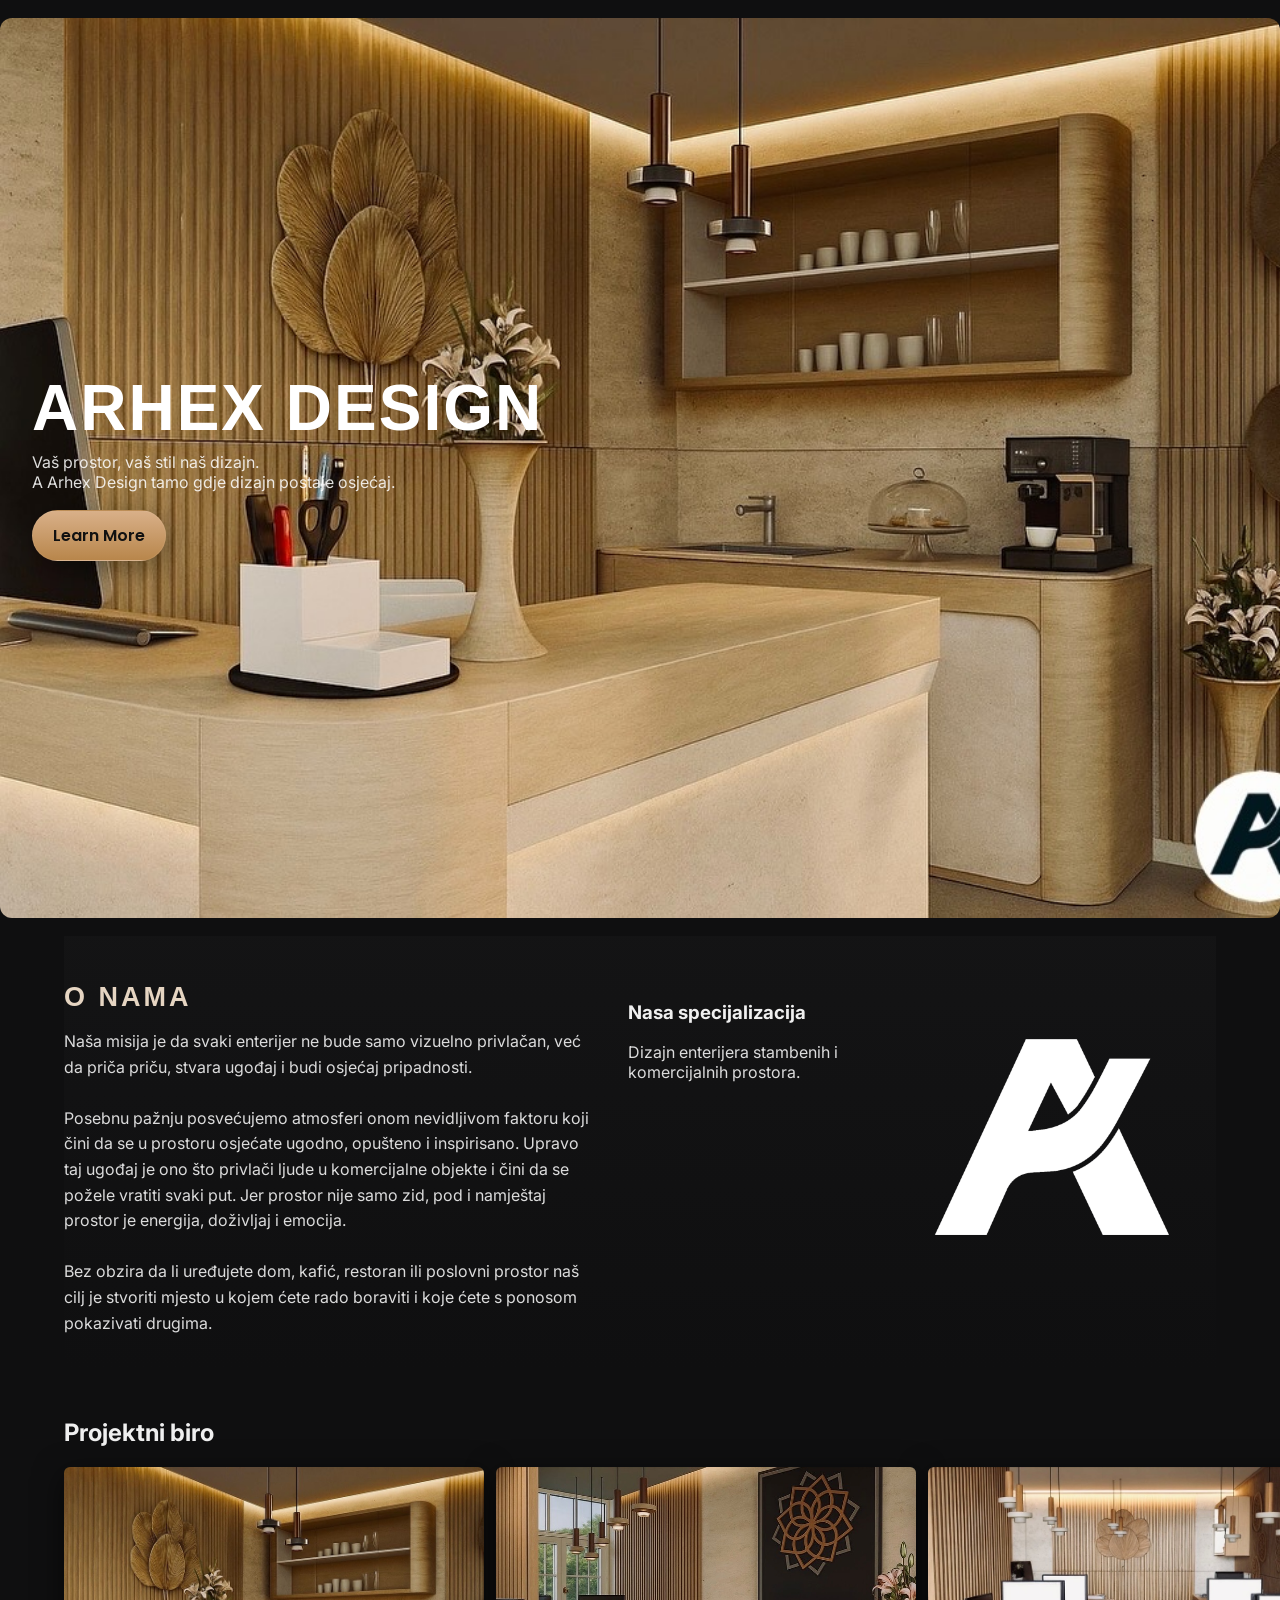
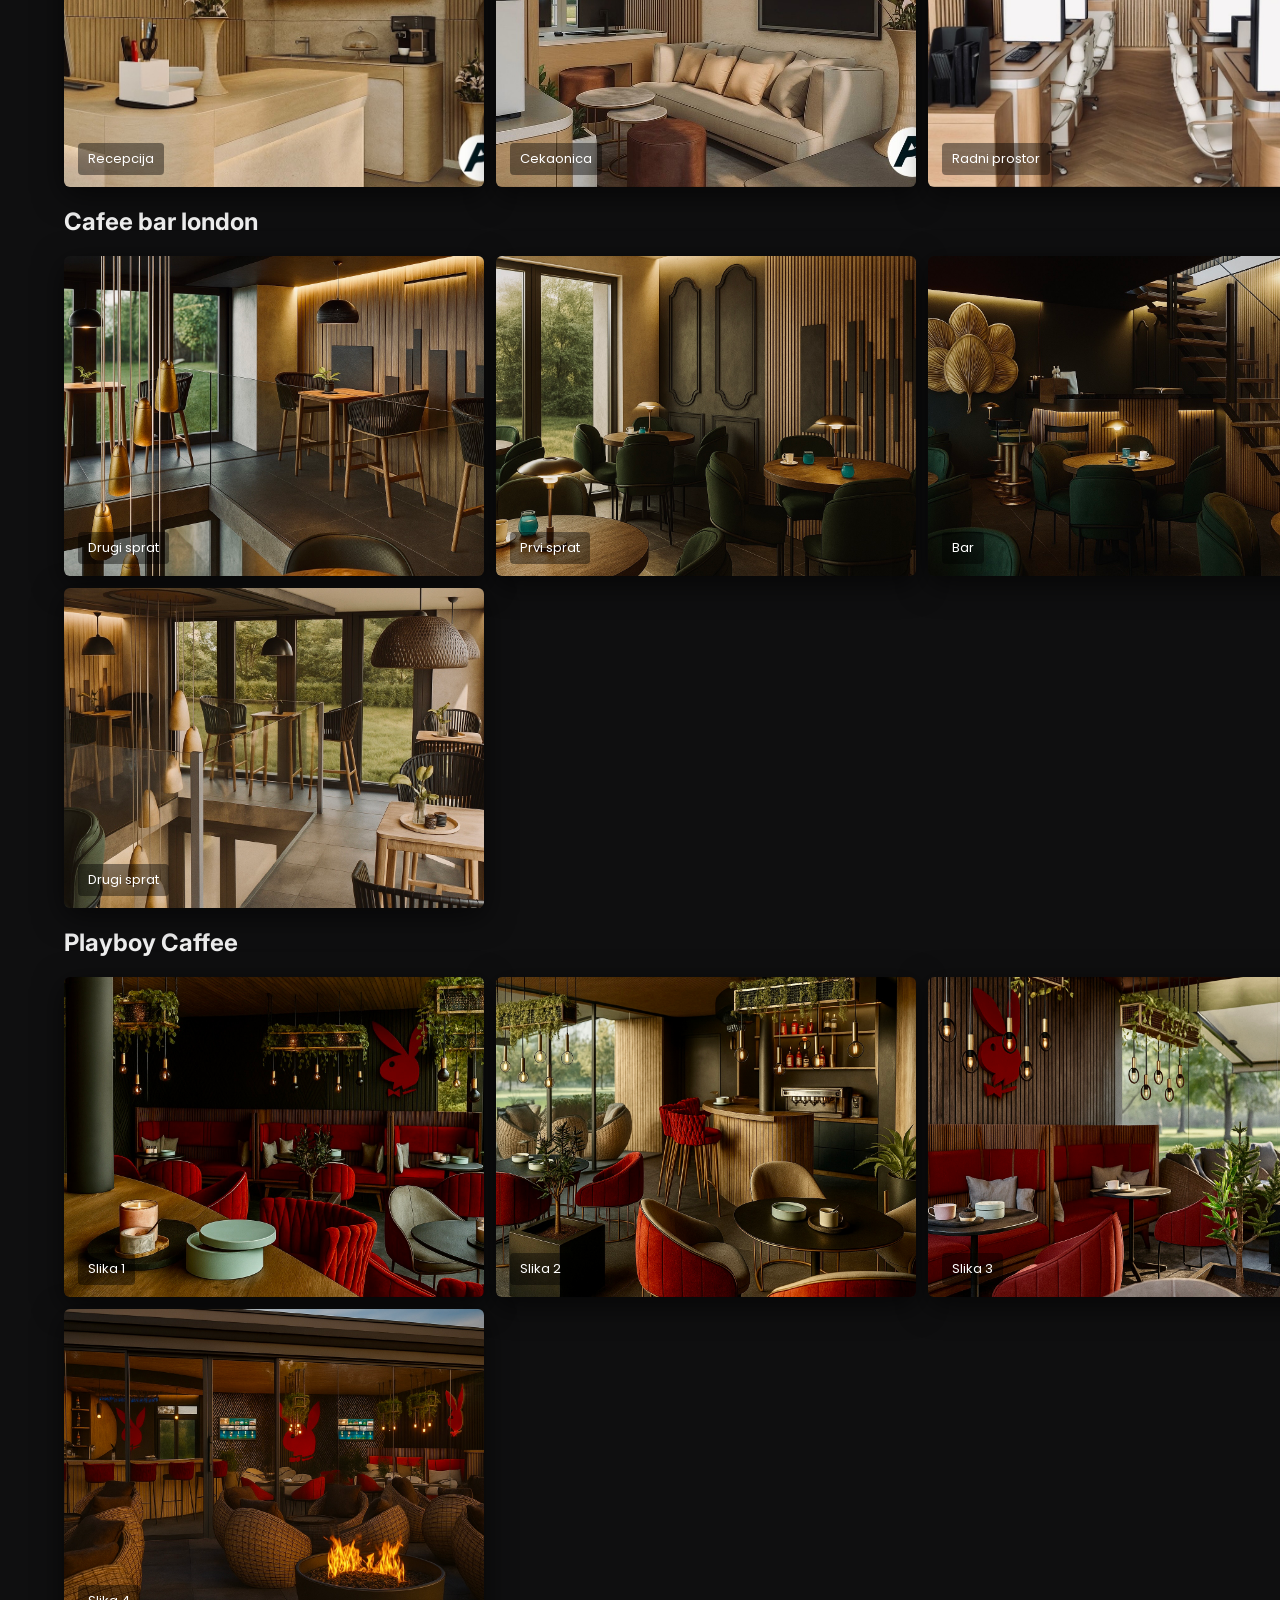
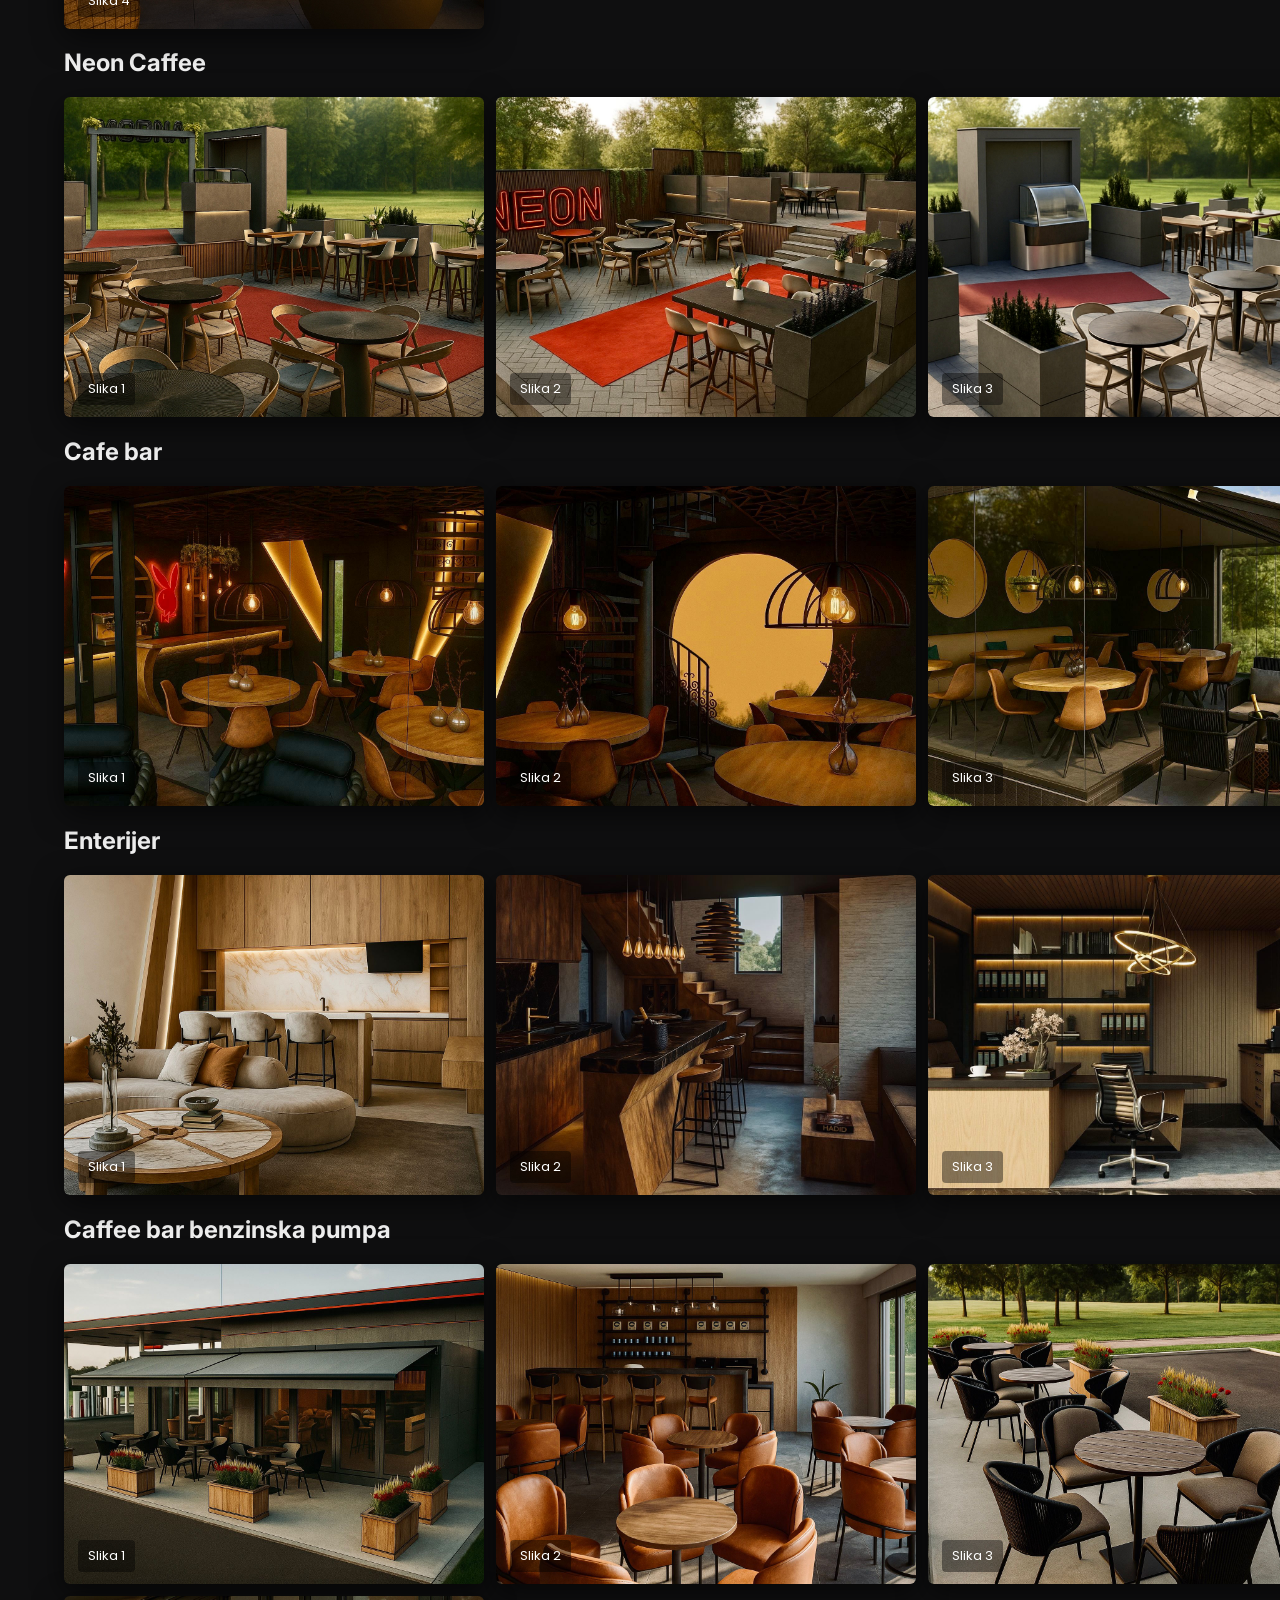
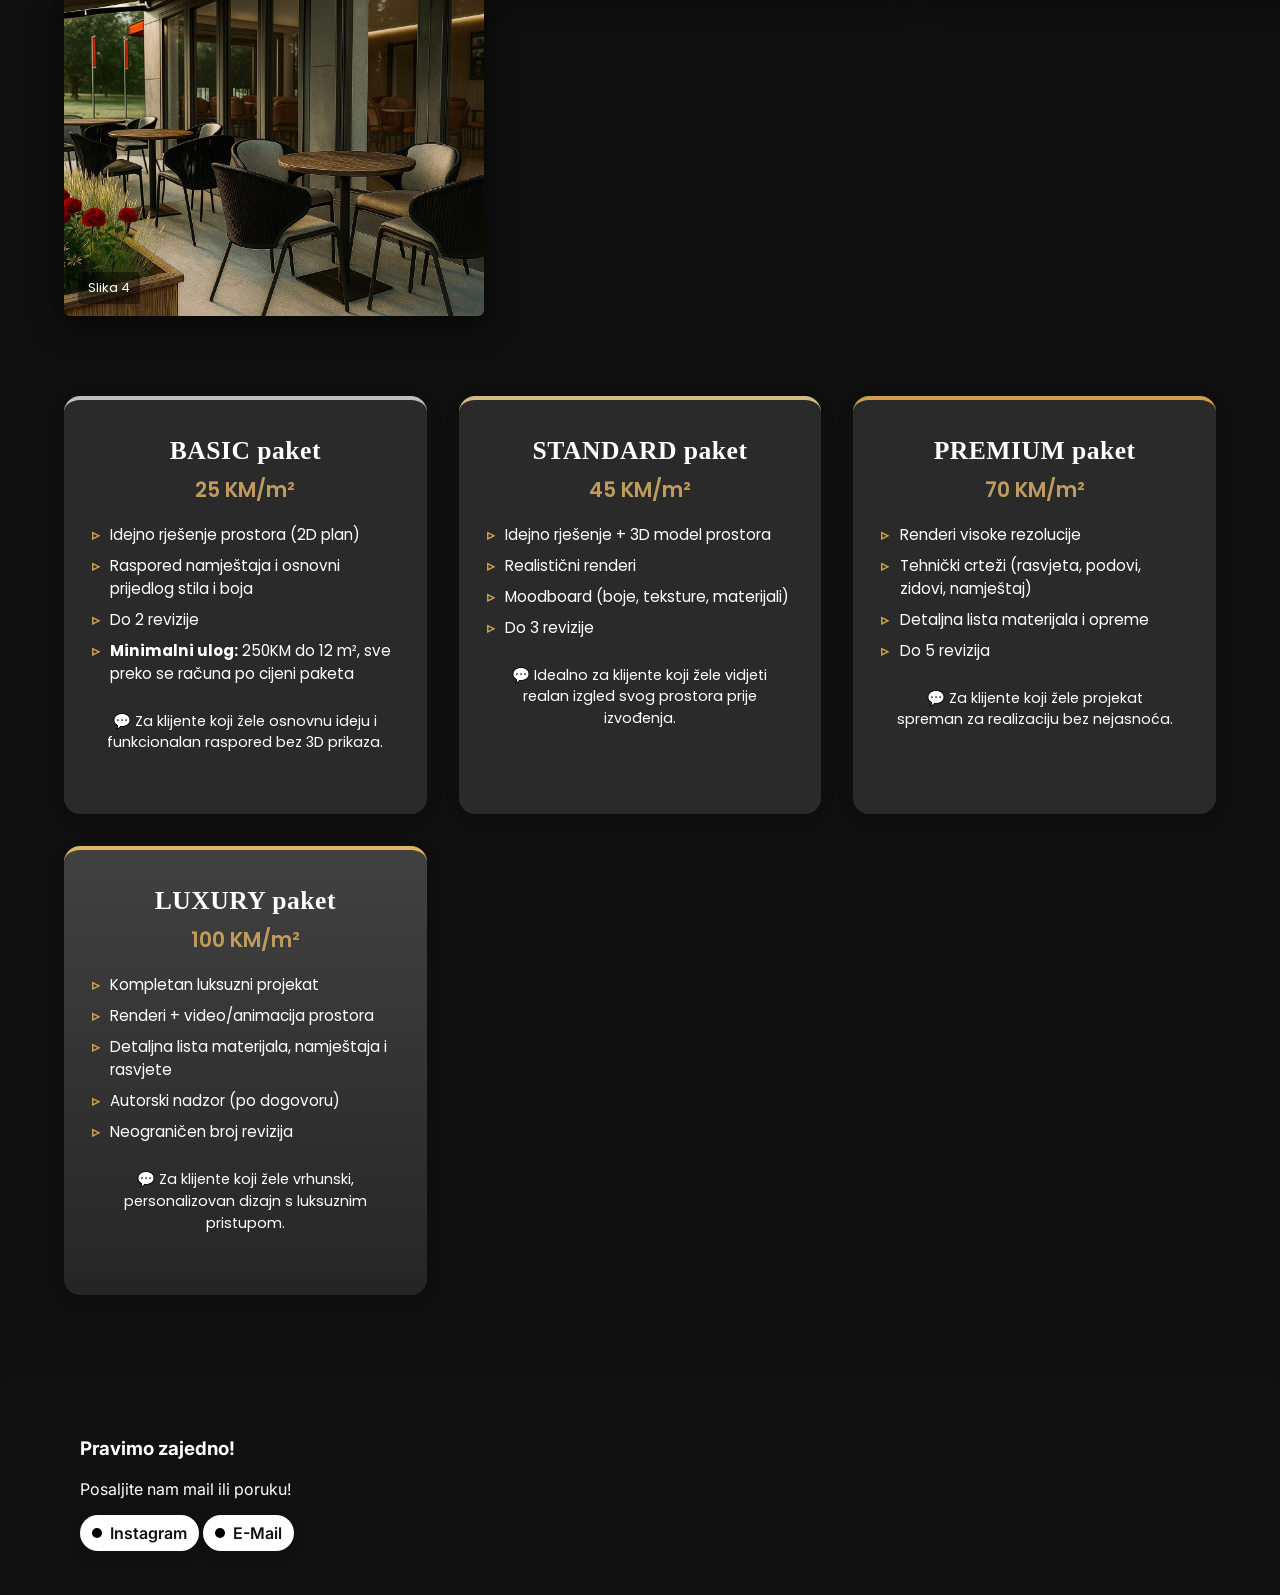
==== index.html @ 53b8b649 "Update and rename main.html to index.html" ====
<!doctype html>
<html lang="en">
<head>
  <meta charset="utf-8" />
  <meta name="viewport" content="width=device-width,initial-scale=1" />
  <title>ARHEX</title>

  <!-- Google Fonts -->
  <link href="https://fonts.googleapis.com/css2?
    family=Bebas+Neue&family=Poppins:wght@400;600;700&family=Inter:wght@300;400;600&display=swap"
    rel="stylesheet">

  <link rel="stylesheet" href="styles.css">
</head>
<body>

  <!-- HERO -->
  <header class="hero" role="banner">
    <div class="hero-image" style="background-image: url('path/to/hero-image.jpg');"></div>
    <div class="hero-inner container">
      <div class="hero-content">
        <h1 class="hero-title">ARHEX DESIGN</h1>
        <p class="hero-sub">Vaš prostor, vaš stil naš dizajn.<br>
A         Arhex Design tamo gdje dizajn postaje osjećaj.
        </p>
        <div class="hero-cta">
          <a class="btn btn-primary" id="learn-more">Learn More</a>
        </div>
      </div>
    </div>
  </header>

  <!-- ABOUT -->
  <section class="about container">
    <div class="about-grid">
      <div class="about-left">
        <h2 class="section-title small">O NAMA</h2>
        <p class="muted">Naša misija je da svaki enterijer ne bude samo vizuelno privlačan, već da priča priču, stvara ugođaj i budi osjećaj pripadnosti.<br>
        <br>
        Posebnu pažnju posvećujemo atmosferi onom nevidljivom faktoru koji čini da se u prostoru osjećate ugodno, opušteno i inspirisano.
        Upravo taj ugođaj je ono što privlači ljude u komercijalne objekte i čini da se požele vratiti svaki put.
        Jer prostor nije samo zid, pod i namještaj prostor je energija, doživljaj i emocija.<br>
        <br>
        Bez obzira da li uređujete dom, kafić, restoran ili poslovni prostor naš cilj je stvoriti mjesto u kojem ćete rado boraviti i koje ćete s ponosom pokazivati drugima.
        </p>
      </div>

      <div class="about-mid">
        <h3 class="feature-title">Nasa specijalizacija</h3>
        <ul class="specialization">
          <li>Dizajn enterijera stambenih i komercijalnih prostora.</li>
        </ul>
      </div>

      <div class="about-right">
        <div class="about-image-wrap">
          <img src="work/logo.png" alt="about image">
        </div>
      </div>
    </div>
  </section>

  <!-- PROJECTS preview row -->
  <section class="projects-preview">
    <div class="projects-container">


    </div>
  </section>


<section class="pricing-section" id="pricing">
  <div class="pricing-container">

    <div class="pricing-card basic">
      <h2 class="pricing-title">BASIC paket</h2>
      <p class="pricing-price">25 KM/m²</p>
      <ul class="pricing-list">
        <li>Idejno rješenje prostora (2D plan)</li>
        <li>Raspored namještaja i osnovni prijedlog stila i boja</li>
        <li>Do 2 revizije</li>
        <li><strong>Minimalni ulog:</strong> 250KM do 12 m², sve preko se računa po cijeni paketa</li>
      </ul>
      <p class="pricing-desc">💬 Za klijente koji žele osnovnu ideju i funkcionalan raspored bez 3D prikaza.</p>
    </div>

    <div class="pricing-card standard">
      <h2 class="pricing-title">STANDARD paket</h2>
      <p class="pricing-price">45 KM/m²</p>
      <ul class="pricing-list">
        <li>Idejno rješenje + 3D model prostora</li>
        <li>Realistični renderi</li>
        <li>Moodboard (boje, teksture, materijali)</li>
        <li>Do 3 revizije</li>
      </ul>
      <p class="pricing-desc">💬 Idealno za klijente koji žele vidjeti realan izgled svog prostora prije izvođenja.</p>
    </div>

    <div class="pricing-card premium">
      <h2 class="pricing-title">PREMIUM paket</h2>
      <p class="pricing-price">70 KM/m²</p>
      <ul class="pricing-list">
        <li>Renderi visoke rezolucije</li>
        <li>Tehnički crteži (rasvjeta, podovi, zidovi, namještaj)</li>
        <li>Detaljna lista materijala i opreme</li>
        <li>Do 5 revizija</li>
      </ul>
      <p class="pricing-desc">💬 Za klijente koji žele projekat spreman za realizaciju bez nejasnoća.</p>
    </div>

    <div class="pricing-card luxury">
      <h2 class="pricing-title">LUXURY paket</h2>
      <p class="pricing-price">100 KM/m²</p>
      <ul class="pricing-list">
        <li>Kompletan luksuzni projekat</li>
        <li>Renderi + video/animacija prostora</li>
        <li>Detaljna lista materijala, namještaja i rasvjete</li>
        <li>Autorski nadzor (po dogovoru)</li>
        <li>Neograničen broj revizija</li>
      </ul>
      <p class="pricing-desc">💬 Za klijente koji žele vrhunski, personalizovan dizajn s luksuznim pristupom.</p>
    </div>

  </div>
</section>


  

  <!-- Footer CTA -->
  <footer id="contact" class="footer">
    <div class="container footer-inner">
      <div class="footer-left">
        <h3>Pravimo zajedno!</h3>
        <p class="muted">Posaljite nam mail ili poruku!</p>

        <div class="about-socials">
          <a class="social-pill" href="https://www.instagram.com/arhex_design?igsh=MWY5aG54cDFkeXpsZw==" target="_blank"><span class="dot"></span> Instagram </a>
          <a class="social-pill" href="https://mail.google.com/mail/?view=cm&fs=1&to=arhex.design@gmail.com" target="_blank"><span class="dot"></span> E-Mail </a>
        </div>
      </div>
    </div>
  </footer>
  <script src="back.js"></script>
</body>
</html>
---- styles.css ----
/* Reset + base */
* { box-sizing: border-box; }
html,body { height:100%; margin:0; background:#0f0f10; color:#efefef; font-family: 'Inter', system-ui, sans-serif; -webkit-font-smoothing:antialiased; }
.container { width: 90%; margin: 0 auto; }
.projects-container { width: 90%; margin: 0 auto; }

/* Left vertical bar */
.left-bar {
  position: fixed;
  left: 18px;
  top: 40px;
  width: 72px;
  z-index: 60;
  color:#e6e6e6;
}
.left-bar-inner { display:flex; flex-direction:column; align-items:center; gap:18px; }
.index-num { font-family:'Bebas Neue', sans-serif; font-size:30px; opacity:0.9; color:#d9b089; }
.left-nav { display:flex; flex-direction:column; gap:8px; }
.mini-btn { background:transparent; color:inherit; border:1px solid rgba(255,255,255,0.04); padding:6px 8px; border-radius:6px; cursor:pointer; font-size:12px; }

/* HERO */
.hero { position: relative; border-radius: 12px; overflow:hidden; margin: 18px 0; min-height: 60vh; display:block; }
.hero-image { position:absolute; inset:0; background-size:cover; background-position:center; filter: saturate(0.98) contrast(1.02) brightness(0.96); transform: scale(1.02);}
.hero-inner { background-image: url(work/office1.jpeg); background-repeat: no-repeat; background-size: cover; position:relative; z-index:2; display:flex; align-items:center; min-height:100vh; width: 100%; }
.hero-content { padding: 6rem 2rem; max-width:820px; }
.hero-title { font-family:'Bebas Neue', sans-serif; color:#fff; font-size: clamp(28px, 5.8vw, 64px); letter-spacing:2px; margin:0 0 12px 0; line-height:1; text-transform:uppercase; }
.hero-sub { color: rgba(255,255,255,0.86); max-width:640px; font-size:1rem; margin:0 0 18px 0; }
.hero-cta .btn { display:inline-block; }

/* overlay for readability */
.hero::before {
  content:""; position:absolute; inset:0; background: linear-gradient(180deg, rgba(0,0,0,0.48) 0%, rgba(0,0,0,0.30) 50%, rgba(0,0,0,0.6) 100%); z-index:1;
}

/* Buttons */
.btn { display:inline-block; text-decoration:none; padding:12px 20px; border-radius:28px; font-family:'Poppins',sans-serif; font-weight:600; }
.btn-primary { background: linear-gradient(180deg,#d9b089,#b8864b); color:#111; box-shadow: 0 8px 30px rgba(0,0,0,0.4); border: 1px solid rgba(255,255,255,0.06); cursor: pointer;}
.btn-secondary { background: transparent; border: 2px solid rgba(255,255,255,0.06); color:#fff; }

/* ABOUT */
.about { padding: 46px 0; background: linear-gradient(180deg, rgba(255,255,255,0.02) 0%, rgba(0,0,0,0.02) 100%); }
.about-grid { display:grid; grid-template-columns: 1fr 240px 320px; gap:28px; align-items:top; }
.section-title.small { font-family:'Bebas Neue', sans-serif; color:#e6d5c2; text-transform:uppercase; letter-spacing:3px; font-size:3vh; margin:0 0 12px 0; }
.about-left .muted { color:rgba(255,255,255,0.85); line-height:1.6; }


/* special list */
.specialization { list-style:none; padding:0; margin:0; color:rgba(255,255,255,0.85); }
.about-image-wrap img { width:100%; height:auto; display:block; border-radius:8px;  background-color: none;}

/* Projects preview strip */
.projects-preview { padding:0; margin-top:8px;}
.projects-row {
  display: grid;
  grid-template-columns: repeat(4, 1fr);
  gap: 12px;
  margin-top: 18px;
  width: 100%;
}
.project-card { position:relative; overflow:hidden; border-radius:6px; background:#111; box-shadow: 0 8px 30px rgba(0,0,0,0.6); width: 420px;}
.project-card img { width:100%; height:320px; object-fit:cover; display:block; transform-origin:center; transition: transform .4s ease; }
.project-card:hover img { transform: scale(1.04); }
.project-card .card-title { position:absolute; left:14px; bottom:12px; color:#fff; font-family:'Poppins',sans-serif; background: rgba(0,0,0,0.42); padding:6px 10px; border-radius:4px; font-size:13px; }

/* Pricing

/* Pricing Section */
.pricing-section {
  width: 100%;
  background: #fafafa;
  padding: 80px 5%;
  text-align: center;
}

.pricing-container {
  display: grid;
  grid-template-columns: repeat(auto-fit, minmax(280px, 1fr));
  gap: 32px;
  max-width: 1400px;
  margin: 0 auto;
}

.pricing-card {
  background: #2a2a2a;
  border-radius: 16px;
  padding: 36px 28px;
  box-shadow: 0 4px 20px rgba(0,0,0,0.06);
  transition: transform .3s ease, box-shadow .3s ease;
  border-top: 4px solid transparent;
}

.pricing-card:hover {
  transform: translateY(-6px);
  box-shadow: 0 8px 28px rgba(0,0,0,0.12);
}

/* Accent colors per tier */
.basic { border-top-color: #bfbfbf; }
.standard { border-top-color: #d4b887; }
.premium { border-top-color: #d19f4b; }
.luxury { border-top-color: #e0b461; background: linear-gradient(180deg,#414141, #252525); }

.pricing-section {background-color: #0f0f10;}

.pricing-title {
  font-family: "Playfair Display", serif;
  font-size: 1.6rem;
  letter-spacing: .5px;
  margin: 0;
  color: #ffffff;
}

.pricing-price {
  font-family: "Poppins", sans-serif;
  font-size: 1.3rem;
  color: #c19b5c;
  margin: 8px 0 18px 0;
  font-weight: 600;
}

.pricing-list {
  text-align: left;
  margin: 0 auto 16px;
  padding: 0;
  list-style: none;
}

.pricing-list li {
  font-family: "Poppins", sans-serif;
  font-size: .95rem;
  color: #ffffff;
  margin: 8px 0;
  padding-left: 1.2em;
  position: relative;
}

.pricing-list li::before {
  content: "▹";
  position: absolute;
  left: 0;
  color: #d1a44c;
  font-weight: bold;
}

.pricing-desc {
  font-family: "Poppins", sans-serif;
  font-size: .9rem;
  color: #ffffff;
  line-height: 1.5;
  background: none;
  border-radius: 8px;
  padding: 10px 14px;
  margin-top: 14px;
}

@media (max-width: 700px) {
  .pricing-card {
    padding: 28px 20px;
  }
  .pricing-price {
    font-size: 1.1rem;
  }
  .pricing-title {
    font-size: 1.4rem;
  }
}


/* Big numeric callout */
.big-callout { padding: 40px 0; background: transparent; }
.callout-inner { display:flex; align-items:center; gap:28px; justify-content:center; padding: 24px 0; }
.big-number { font-family:'Bebas Neue',sans-serif; font-size: clamp(72px, 22vw, 220px); color:#d9b089; line-height:0.85; -webkit-text-fill-color: transparent; background-image: url('path/to/texture.jpg'); background-size: cover; background-position:center; }
.callout-text { color:rgba(255,255,255,0.8); text-align:center; }

/* Clients */
.clients { background: rgba(0,0,0,0.02); padding: 40px 0 80px; }
.clients-grid { display:grid; grid-template-columns: repeat(6, 1fr); gap:18px; align-items:center; justify-items:center; }
.client-logo img { width:72px; height:72px; object-fit:contain; opacity:0.9; filter: grayscale(0.08) brightness(0.98); border-radius:6px; }

/* ---------- FOOTER ---------- */
.footer{ background:#111; color:#fff; padding:28px 0; border-radius:12px; margin-bottom:36px; }
.footer-inner{ display:flex; justify-content:space-between; align-items:center; gap:18px; padding:16px; }

.social-pill{ display:inline-flex; gap:8px; align-items:center; padding:8px 12px; background:#fff; border-radius:999px; text-decoration:none; color:#111; box-shadow: 0 6px 18px rgba(0,0,0,0.06); font-weight:600; }
.social-pill .dot{ width:10px; height:10px; background: black; border-radius:50%; display:inline-block; }


/* Responsive */
@media (max-width: 1100px) {
  .about-grid { grid-template-columns: 1fr 1fr; }
  .projects-row { grid-template-columns: repeat(2, 1fr); }
  .clients-grid { grid-template-columns: repeat(4, 1fr); }
  .hero-inner { min-height:56vh; }
}
@media (max-width: 720px) {
  .left-bar { display:none; }
  .hero { border-radius:0; min-height:50vh; }
  .hero-content { padding: 2.4rem 1rem; text-align:center; }
  .about-grid { grid-template-columns: 1fr; gap:18px; }
  .projects-row { grid-template-columns: 1fr; }
  .big-number { font-size: clamp(48px, 40vw, 120px); }
  .clients-grid { grid-template-columns: repeat(3, 1fr); }
}

/* laptop */
@media (max-width: 1500px) {
  .projects-row {
    grid-template-columns: repeat(3, 1fr);
  }
}

/* tablet */
@media (max-width: 900px) {
  .projects-row {
    grid-template-columns: repeat(2, 1fr);
  }
}

/* phone */
@media (max-width: 600px) {
  .projects-row {
    grid-template-columns: 1fr;
  }
}
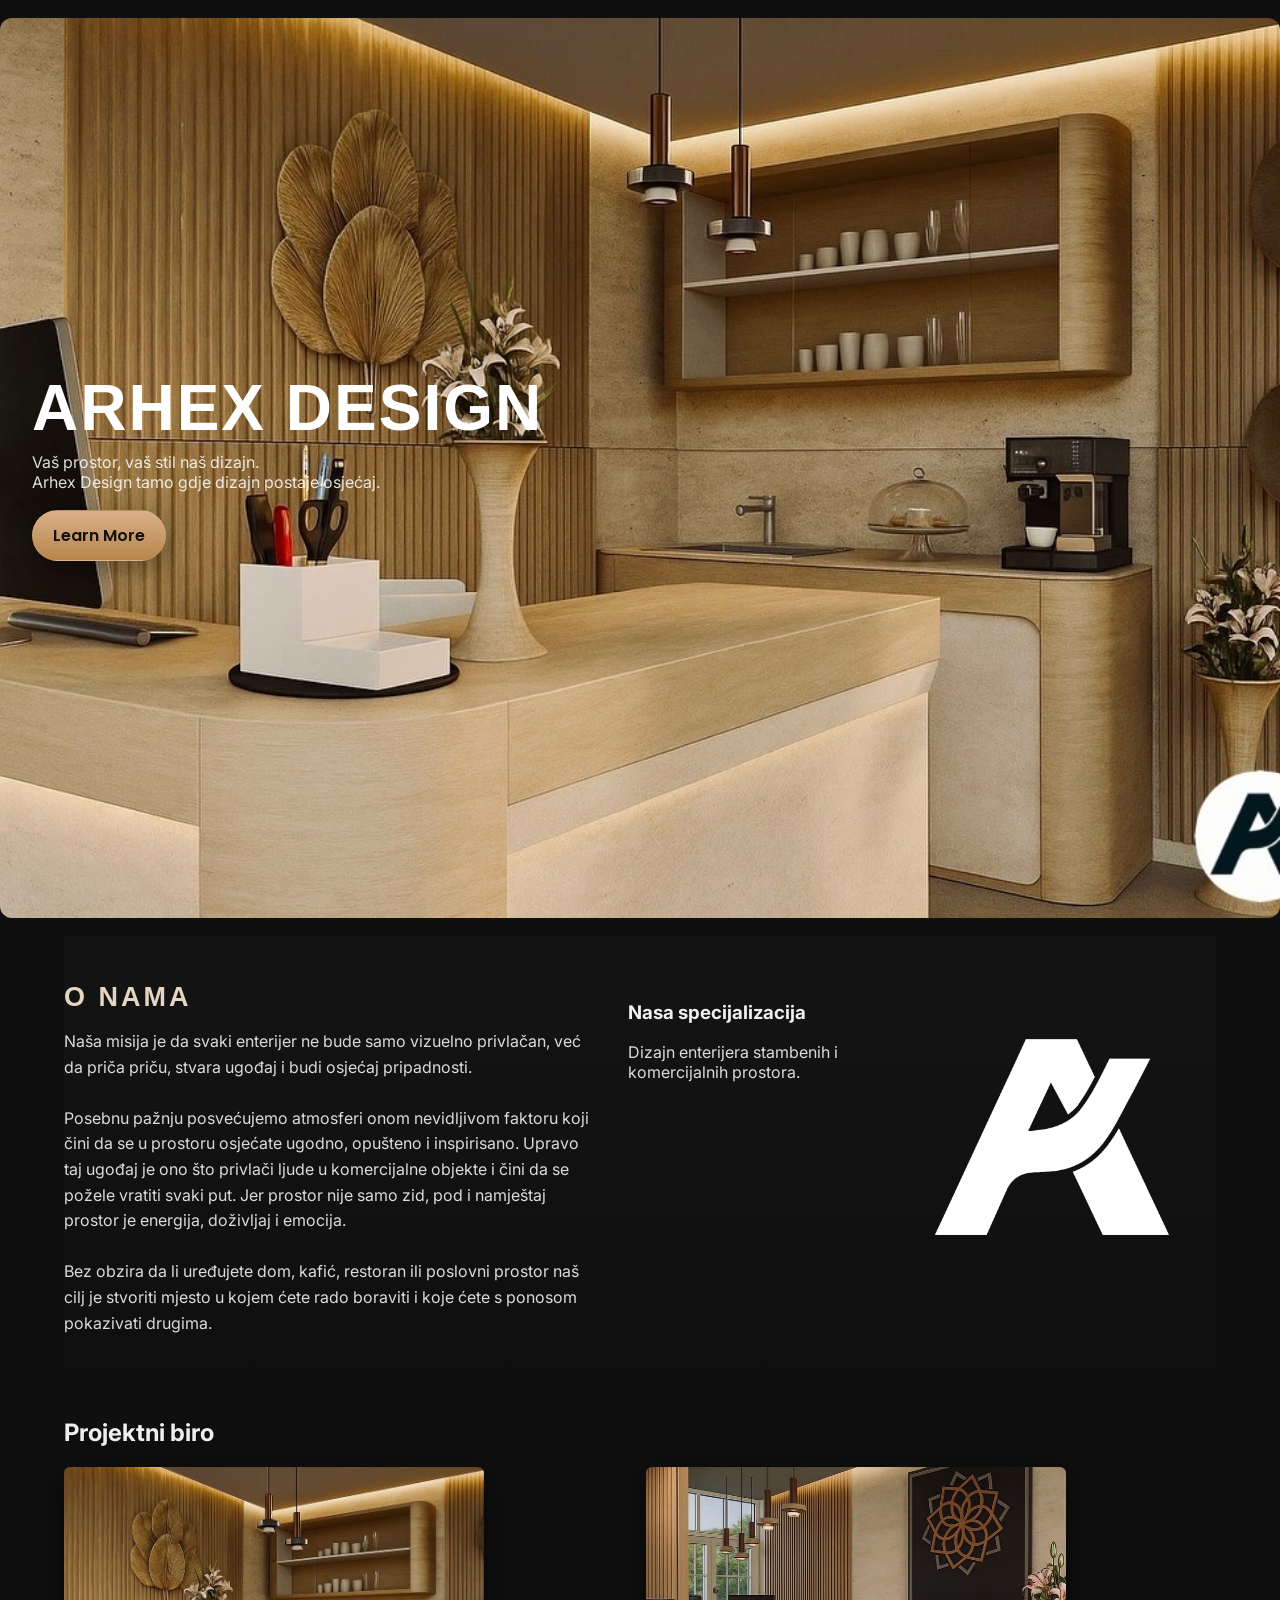
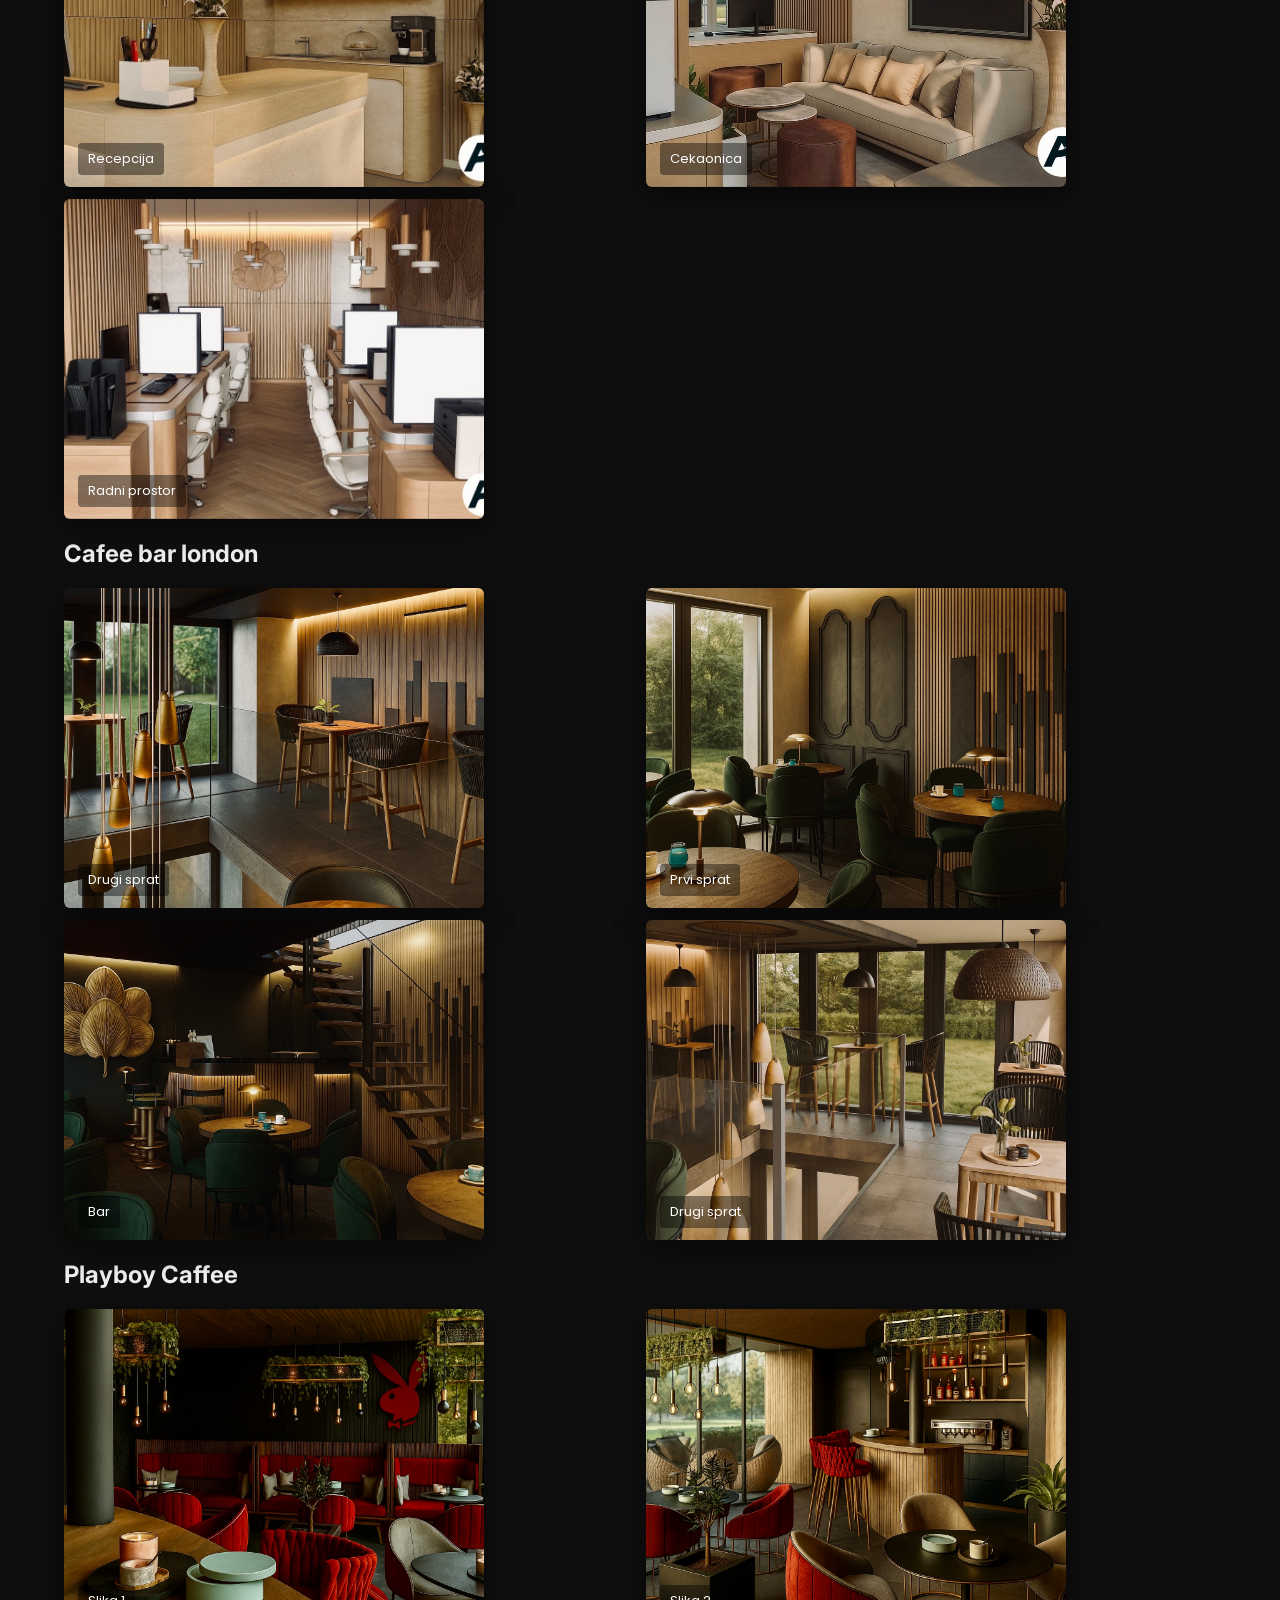
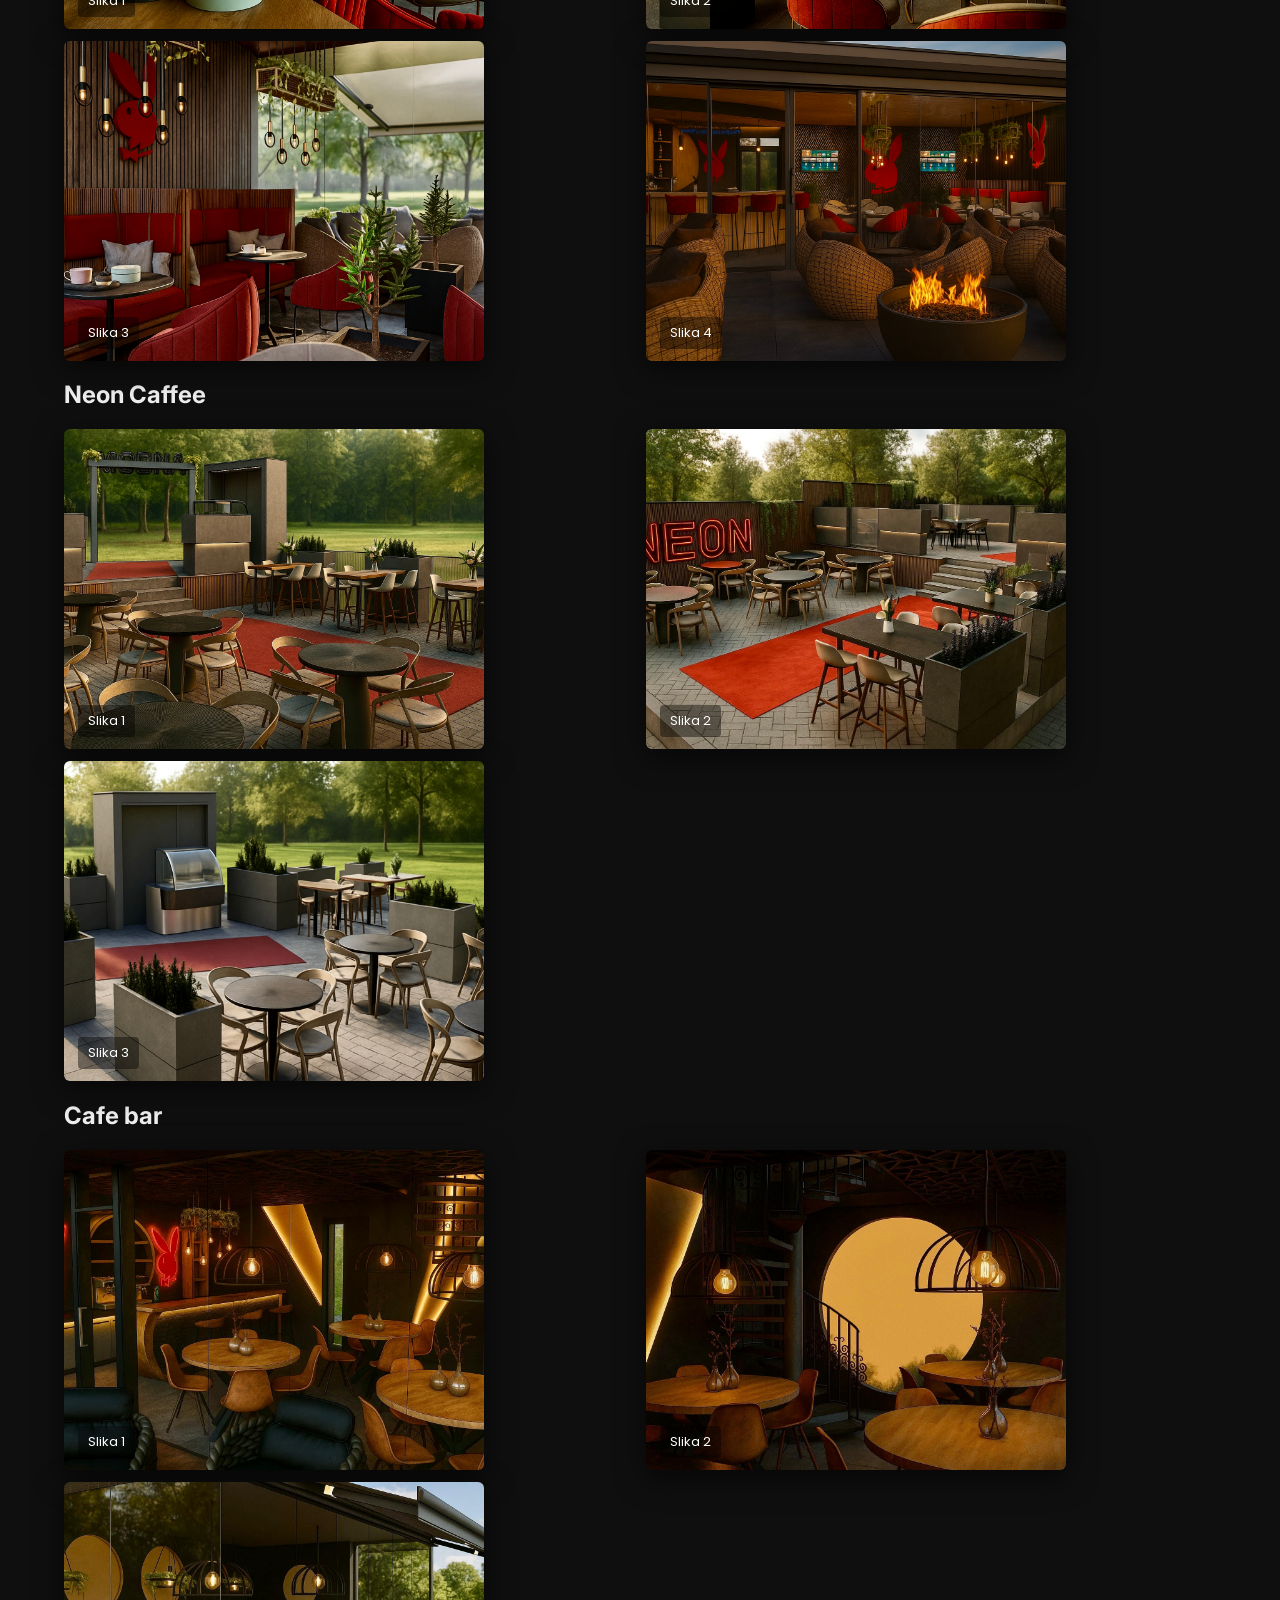
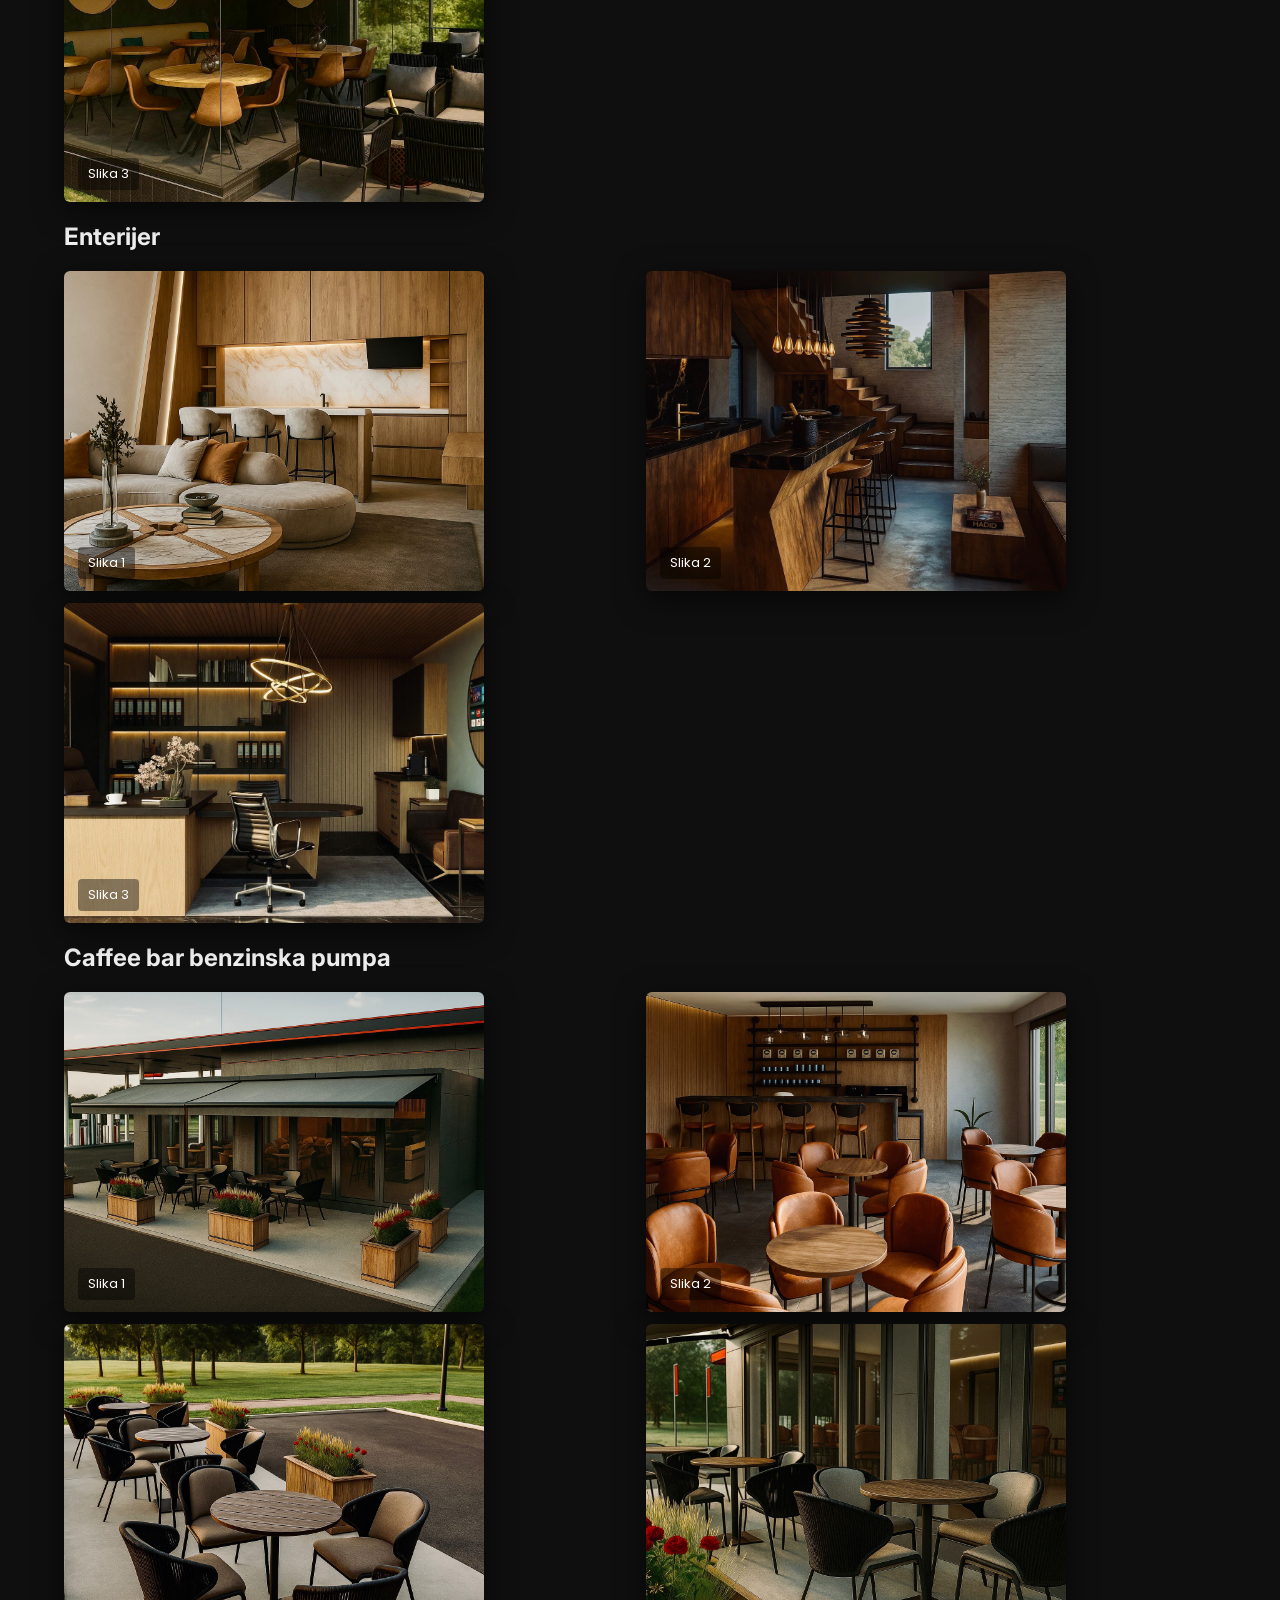
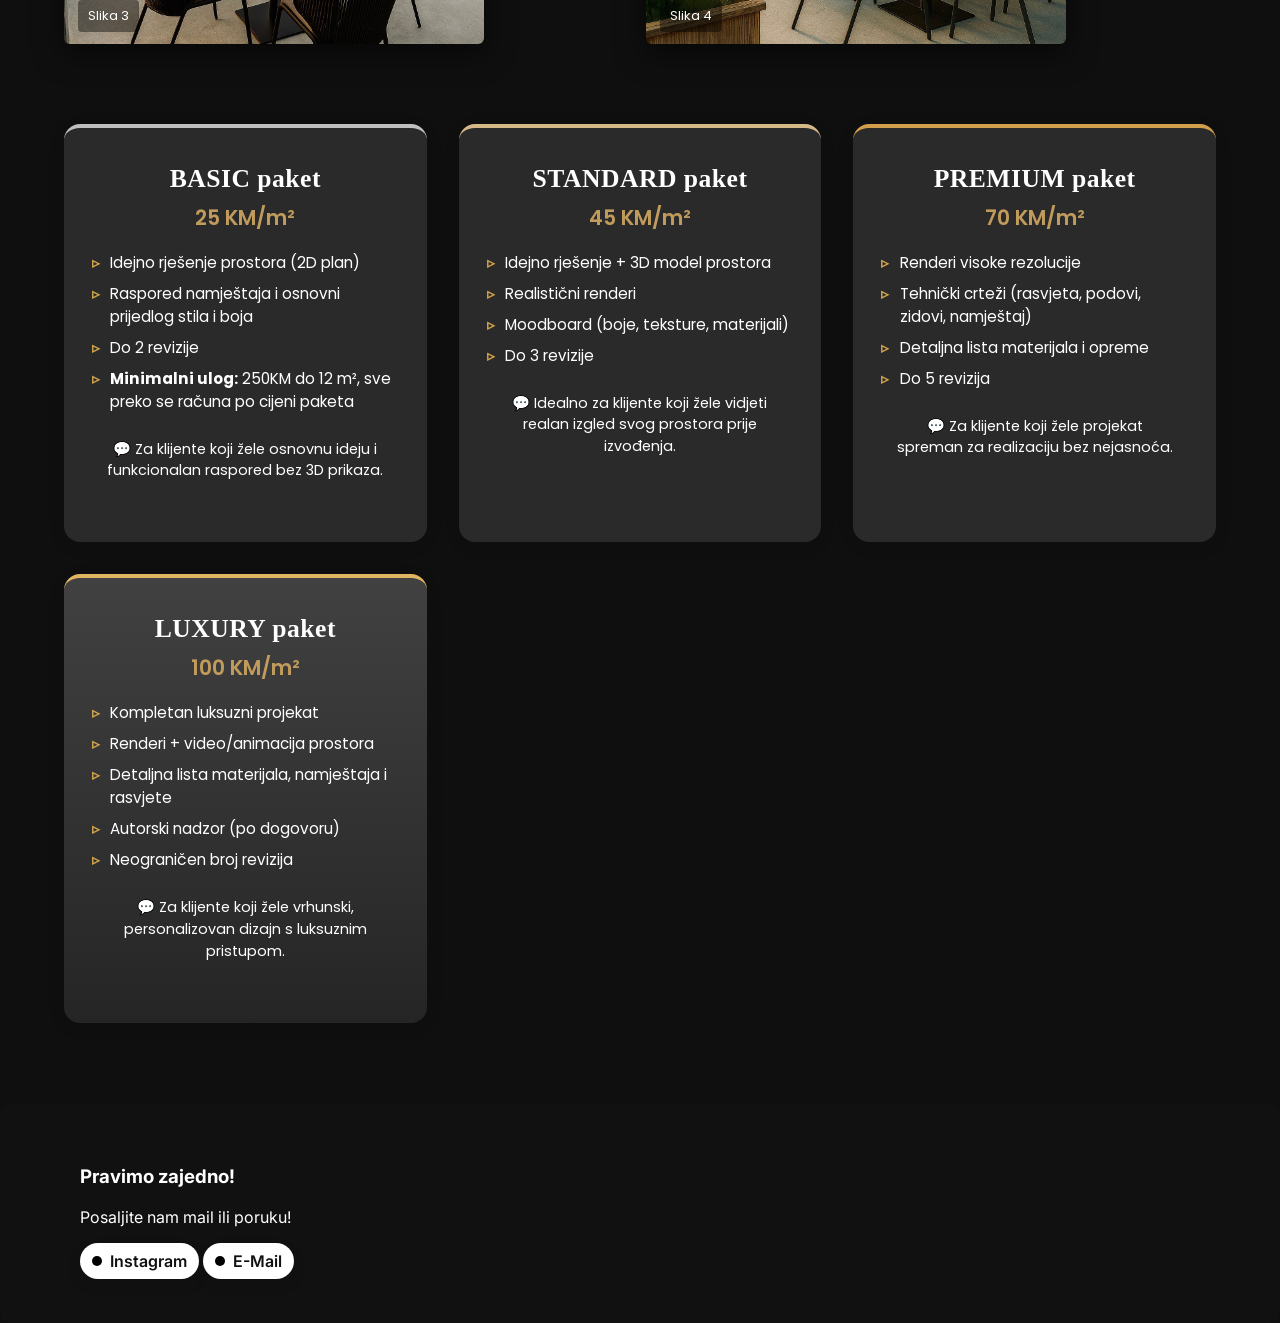
==== commit 59f07217: "Update index.html" ====
--- a/index.html
+++ b/index.html
@@ -21,7 +21,7 @@
       <div class="hero-content">
         <h1 class="hero-title">ARHEX DESIGN</h1>
         <p class="hero-sub">Vaš prostor, vaš stil naš dizajn.<br>
-A         Arhex Design tamo gdje dizajn postaje osjećaj.
+          Arhex Design tamo gdje dizajn postaje osjećaj.
         </p>
         <div class="hero-cta">
           <a class="btn btn-primary" id="learn-more">Learn More</a>
@@ -144,3 +144,4 @@
   <script src="back.js"></script>
 </body>
 </html>
+
--- a/styles.css
+++ b/styles.css
@@ -205,7 +205,7 @@
 /* laptop */
 @media (max-width: 1500px) {
   .projects-row {
-    grid-template-columns: repeat(3, 1fr);
+    grid-template-columns: repeat(2, 1fr);
   }
 }
 
@@ -221,4 +221,7 @@
   .projects-row {
     grid-template-columns: 1fr;
   }
-}+
+}
+
+
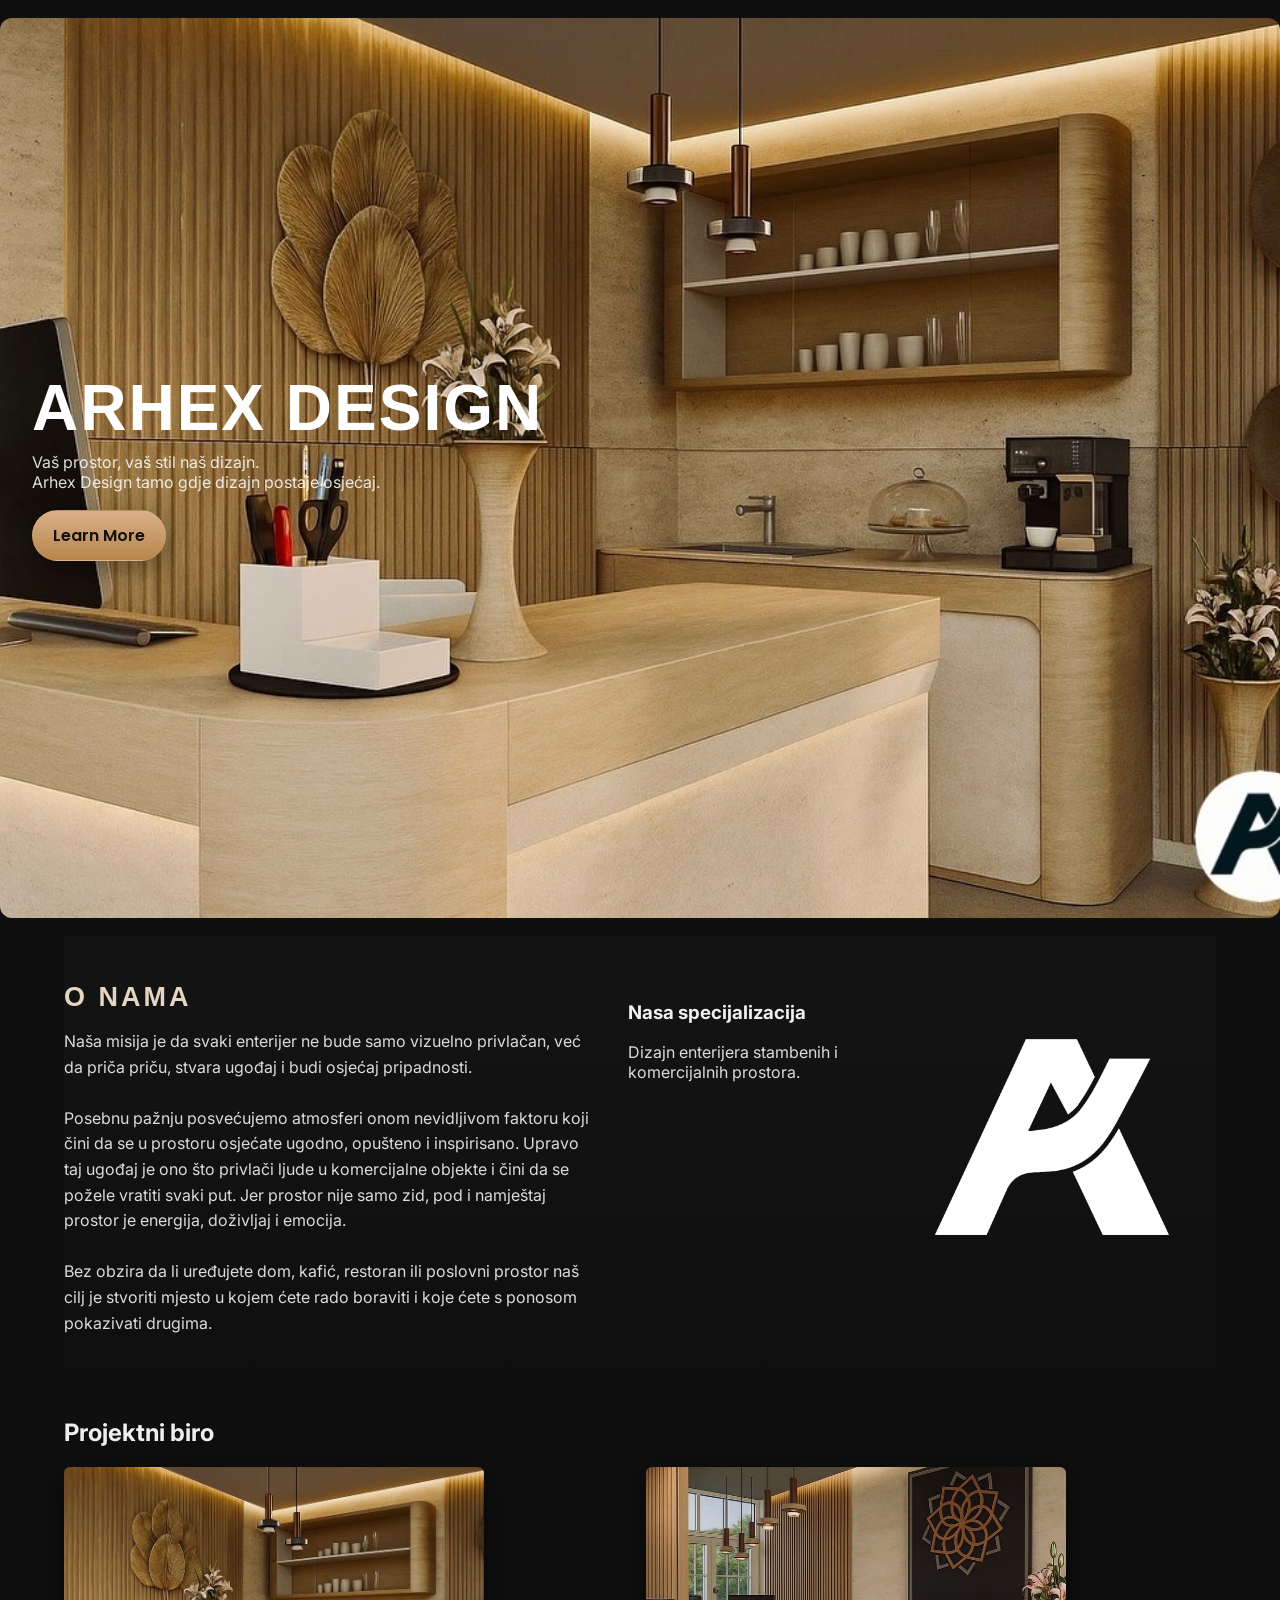
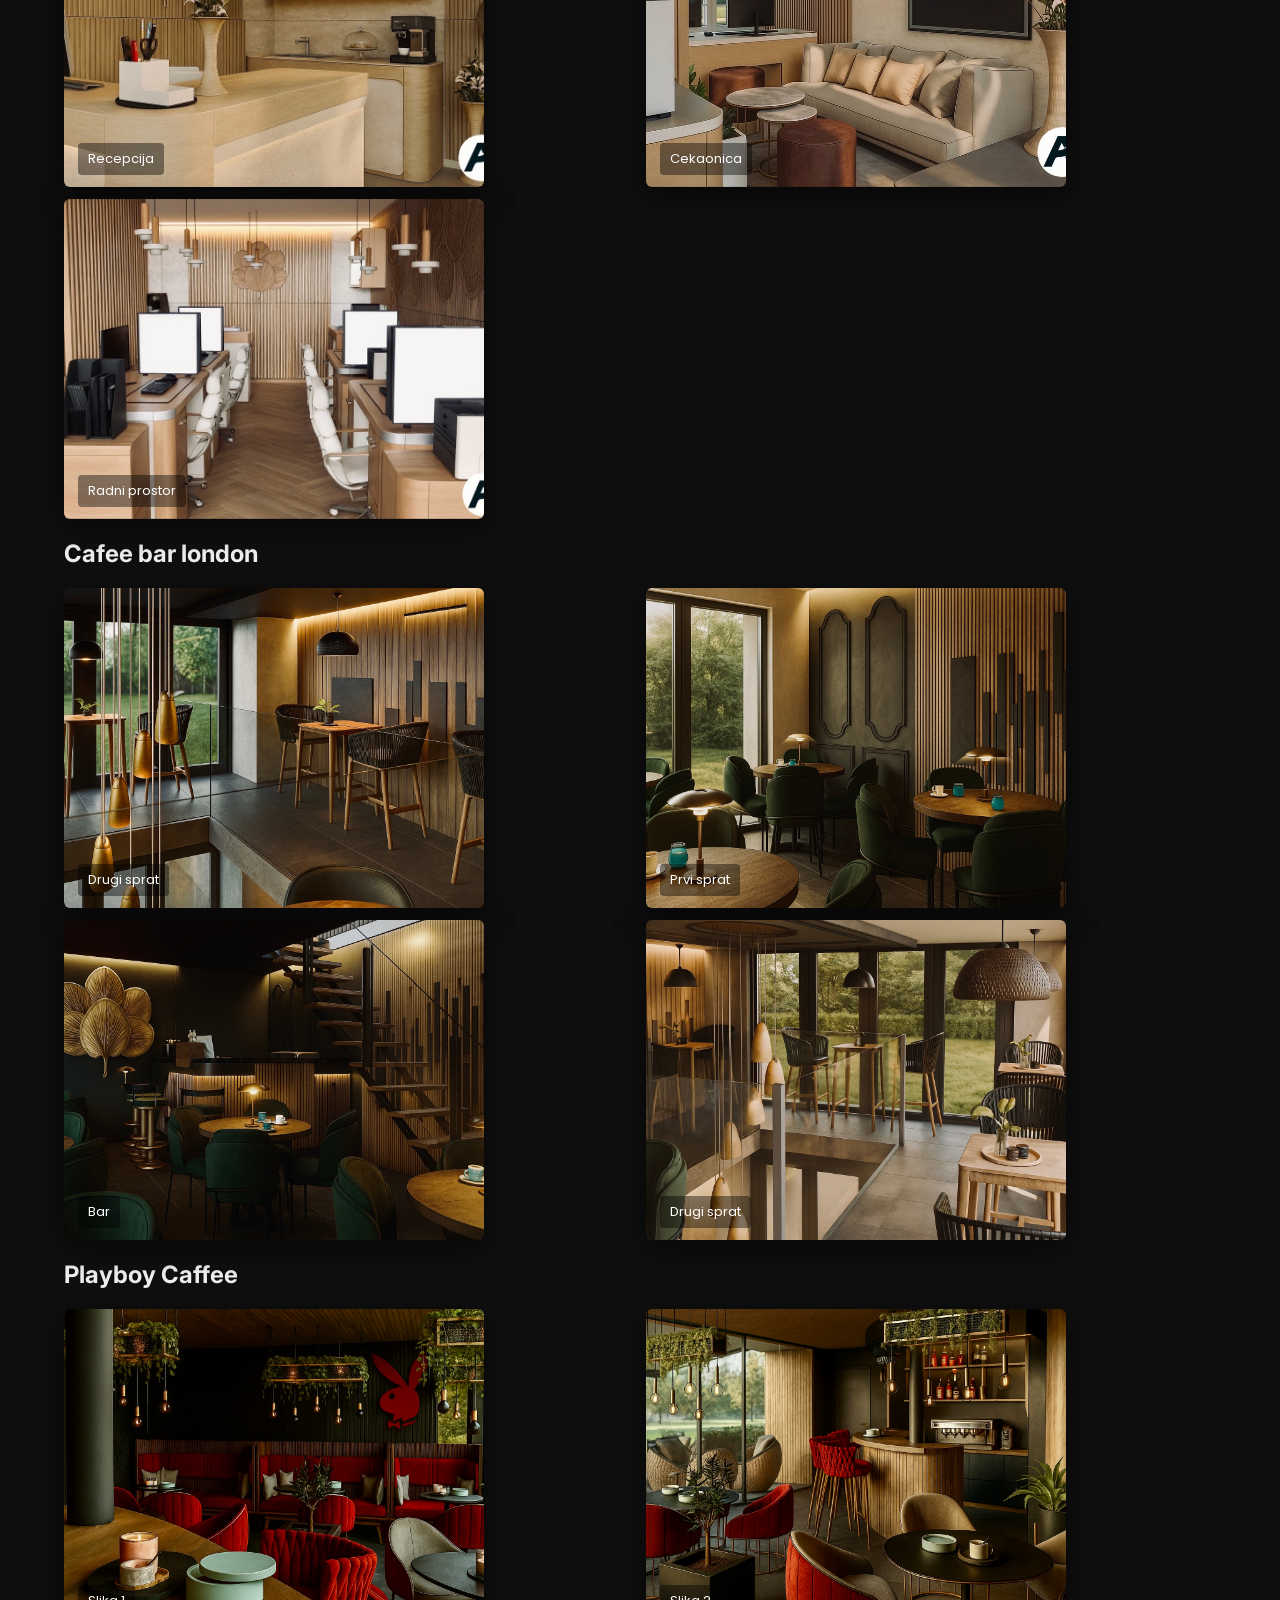
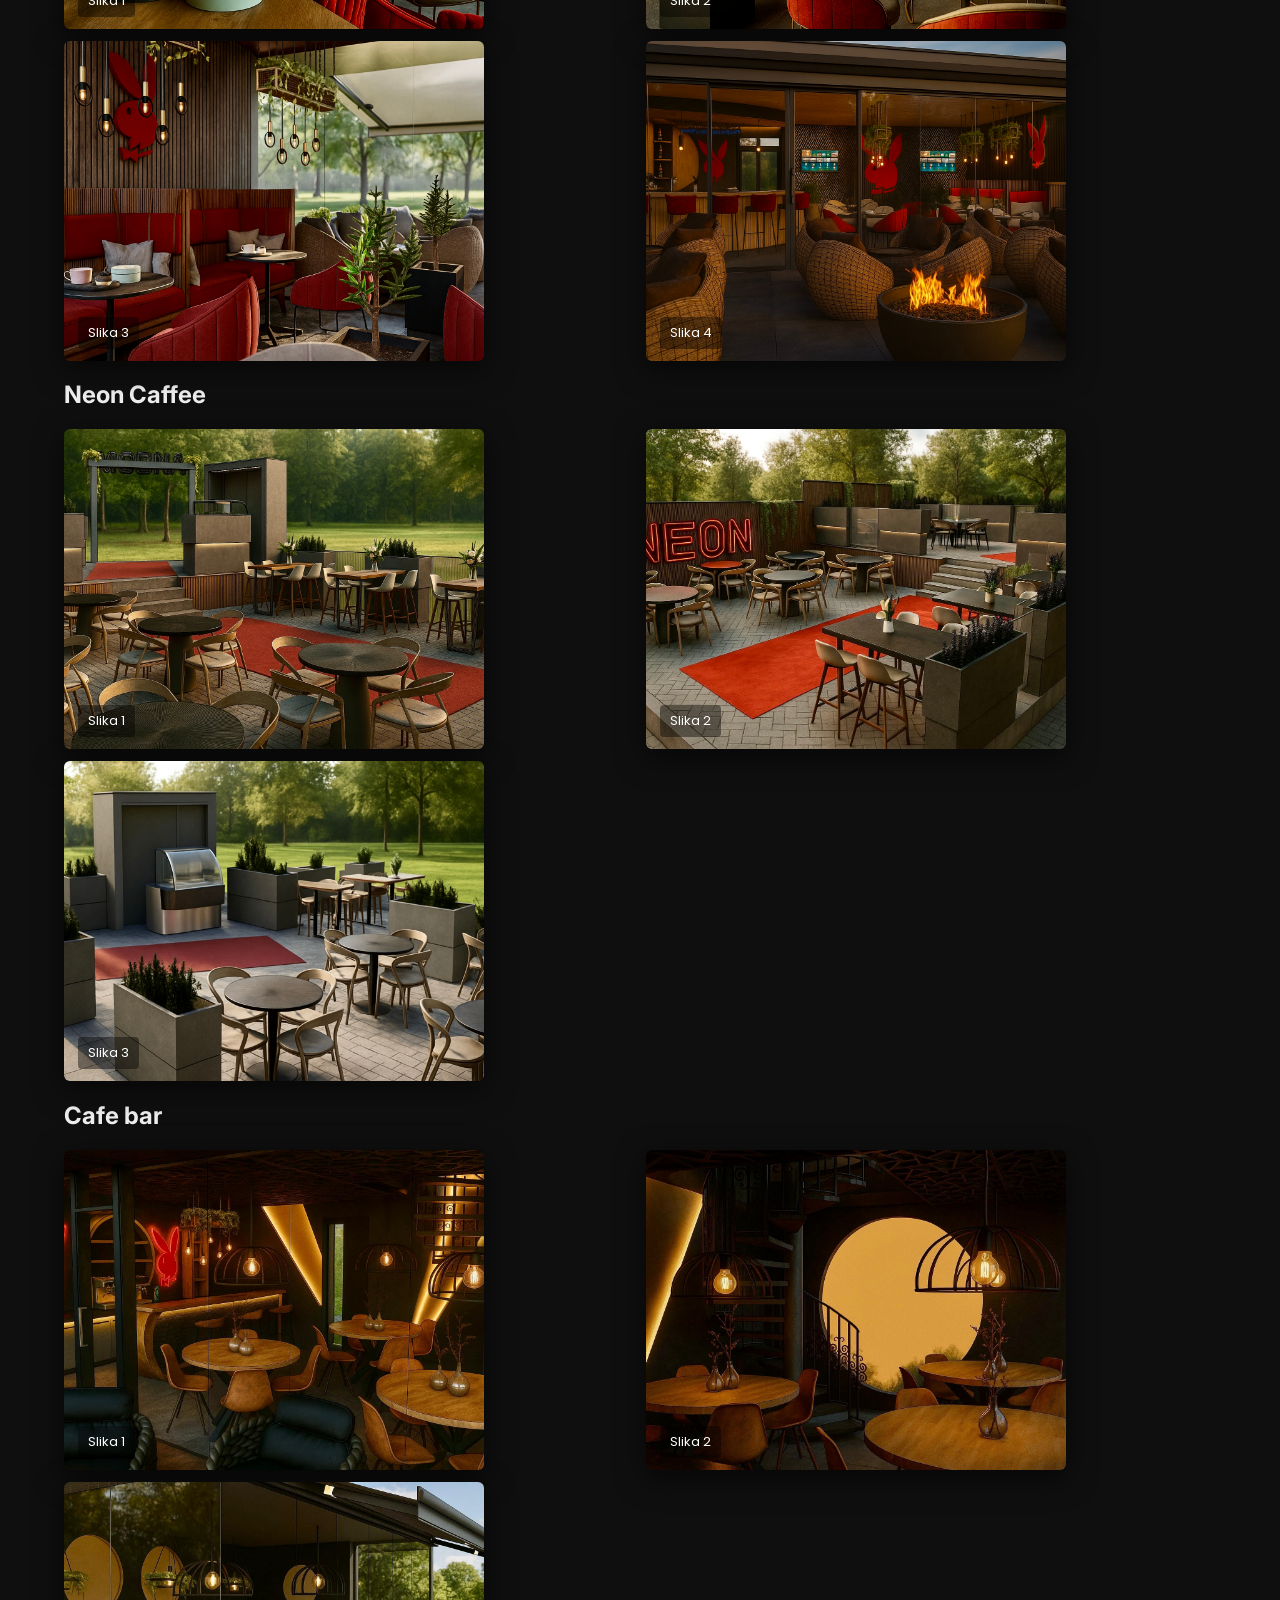
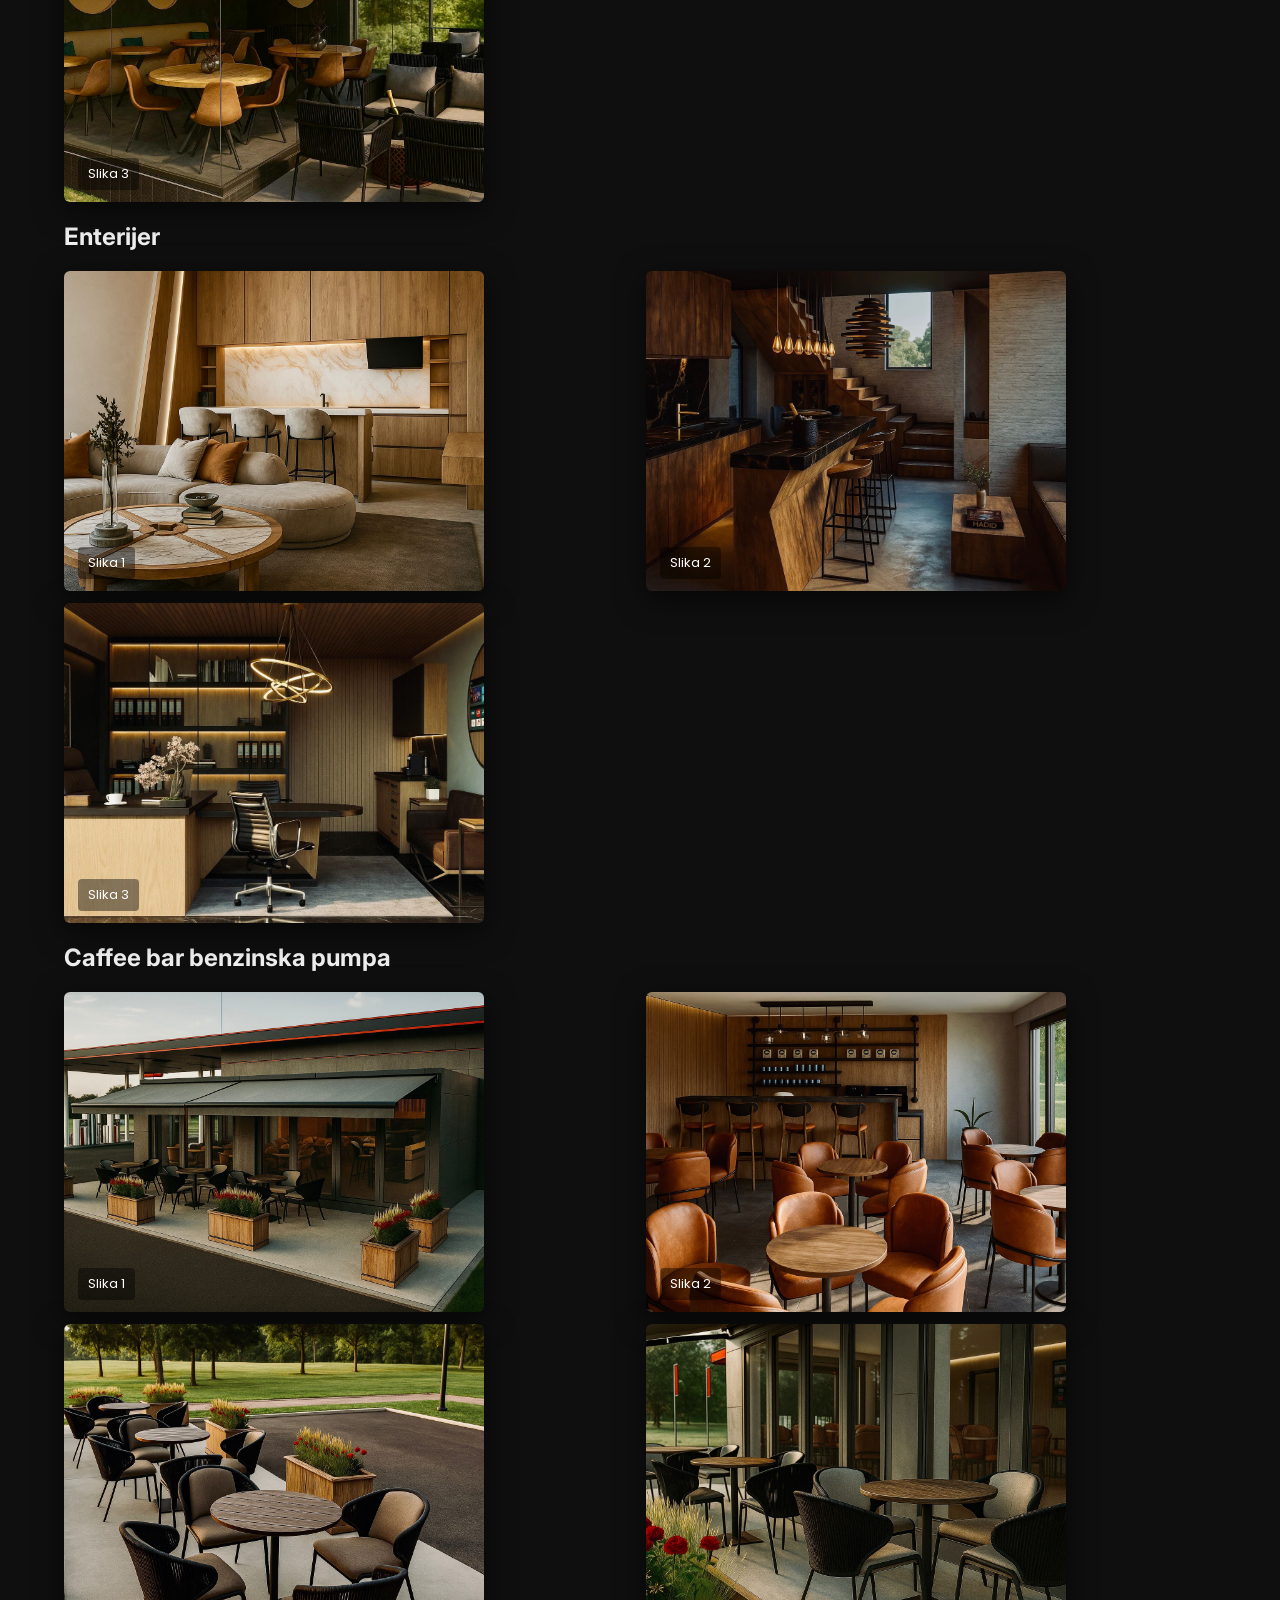
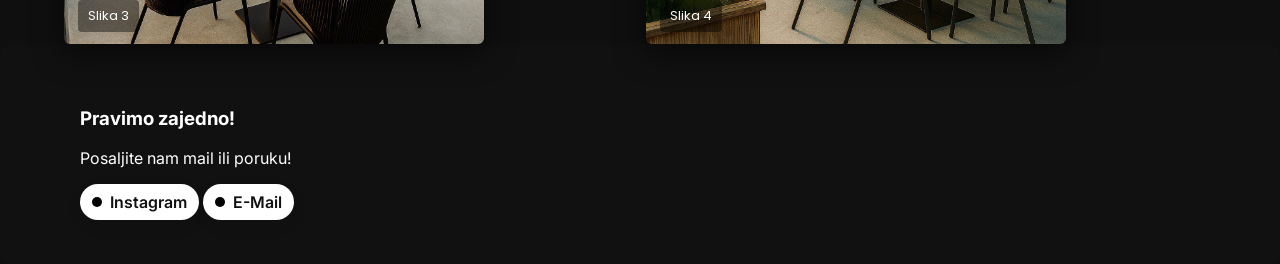
==== commit e58fb4a7: "Update index.html" ====
--- a/index.html
+++ b/index.html
@@ -68,65 +68,6 @@
     </div>
   </section>
 
-
-<section class="pricing-section" id="pricing">
-  <div class="pricing-container">
-
-    <div class="pricing-card basic">
-      <h2 class="pricing-title">BASIC paket</h2>
-      <p class="pricing-price">25 KM/m²</p>
-      <ul class="pricing-list">
-        <li>Idejno rješenje prostora (2D plan)</li>
-        <li>Raspored namještaja i osnovni prijedlog stila i boja</li>
-        <li>Do 2 revizije</li>
-        <li><strong>Minimalni ulog:</strong> 250KM do 12 m², sve preko se računa po cijeni paketa</li>
-      </ul>
-      <p class="pricing-desc">💬 Za klijente koji žele osnovnu ideju i funkcionalan raspored bez 3D prikaza.</p>
-    </div>
-
-    <div class="pricing-card standard">
-      <h2 class="pricing-title">STANDARD paket</h2>
-      <p class="pricing-price">45 KM/m²</p>
-      <ul class="pricing-list">
-        <li>Idejno rješenje + 3D model prostora</li>
-        <li>Realistični renderi</li>
-        <li>Moodboard (boje, teksture, materijali)</li>
-        <li>Do 3 revizije</li>
-      </ul>
-      <p class="pricing-desc">💬 Idealno za klijente koji žele vidjeti realan izgled svog prostora prije izvođenja.</p>
-    </div>
-
-    <div class="pricing-card premium">
-      <h2 class="pricing-title">PREMIUM paket</h2>
-      <p class="pricing-price">70 KM/m²</p>
-      <ul class="pricing-list">
-        <li>Renderi visoke rezolucije</li>
-        <li>Tehnički crteži (rasvjeta, podovi, zidovi, namještaj)</li>
-        <li>Detaljna lista materijala i opreme</li>
-        <li>Do 5 revizija</li>
-      </ul>
-      <p class="pricing-desc">💬 Za klijente koji žele projekat spreman za realizaciju bez nejasnoća.</p>
-    </div>
-
-    <div class="pricing-card luxury">
-      <h2 class="pricing-title">LUXURY paket</h2>
-      <p class="pricing-price">100 KM/m²</p>
-      <ul class="pricing-list">
-        <li>Kompletan luksuzni projekat</li>
-        <li>Renderi + video/animacija prostora</li>
-        <li>Detaljna lista materijala, namještaja i rasvjete</li>
-        <li>Autorski nadzor (po dogovoru)</li>
-        <li>Neograničen broj revizija</li>
-      </ul>
-      <p class="pricing-desc">💬 Za klijente koji žele vrhunski, personalizovan dizajn s luksuznim pristupom.</p>
-    </div>
-
-  </div>
-</section>
-
-
-  
-
   <!-- Footer CTA -->
   <footer id="contact" class="footer">
     <div class="container footer-inner">
@@ -145,3 +86,4 @@
 </body>
 </html>
 
+
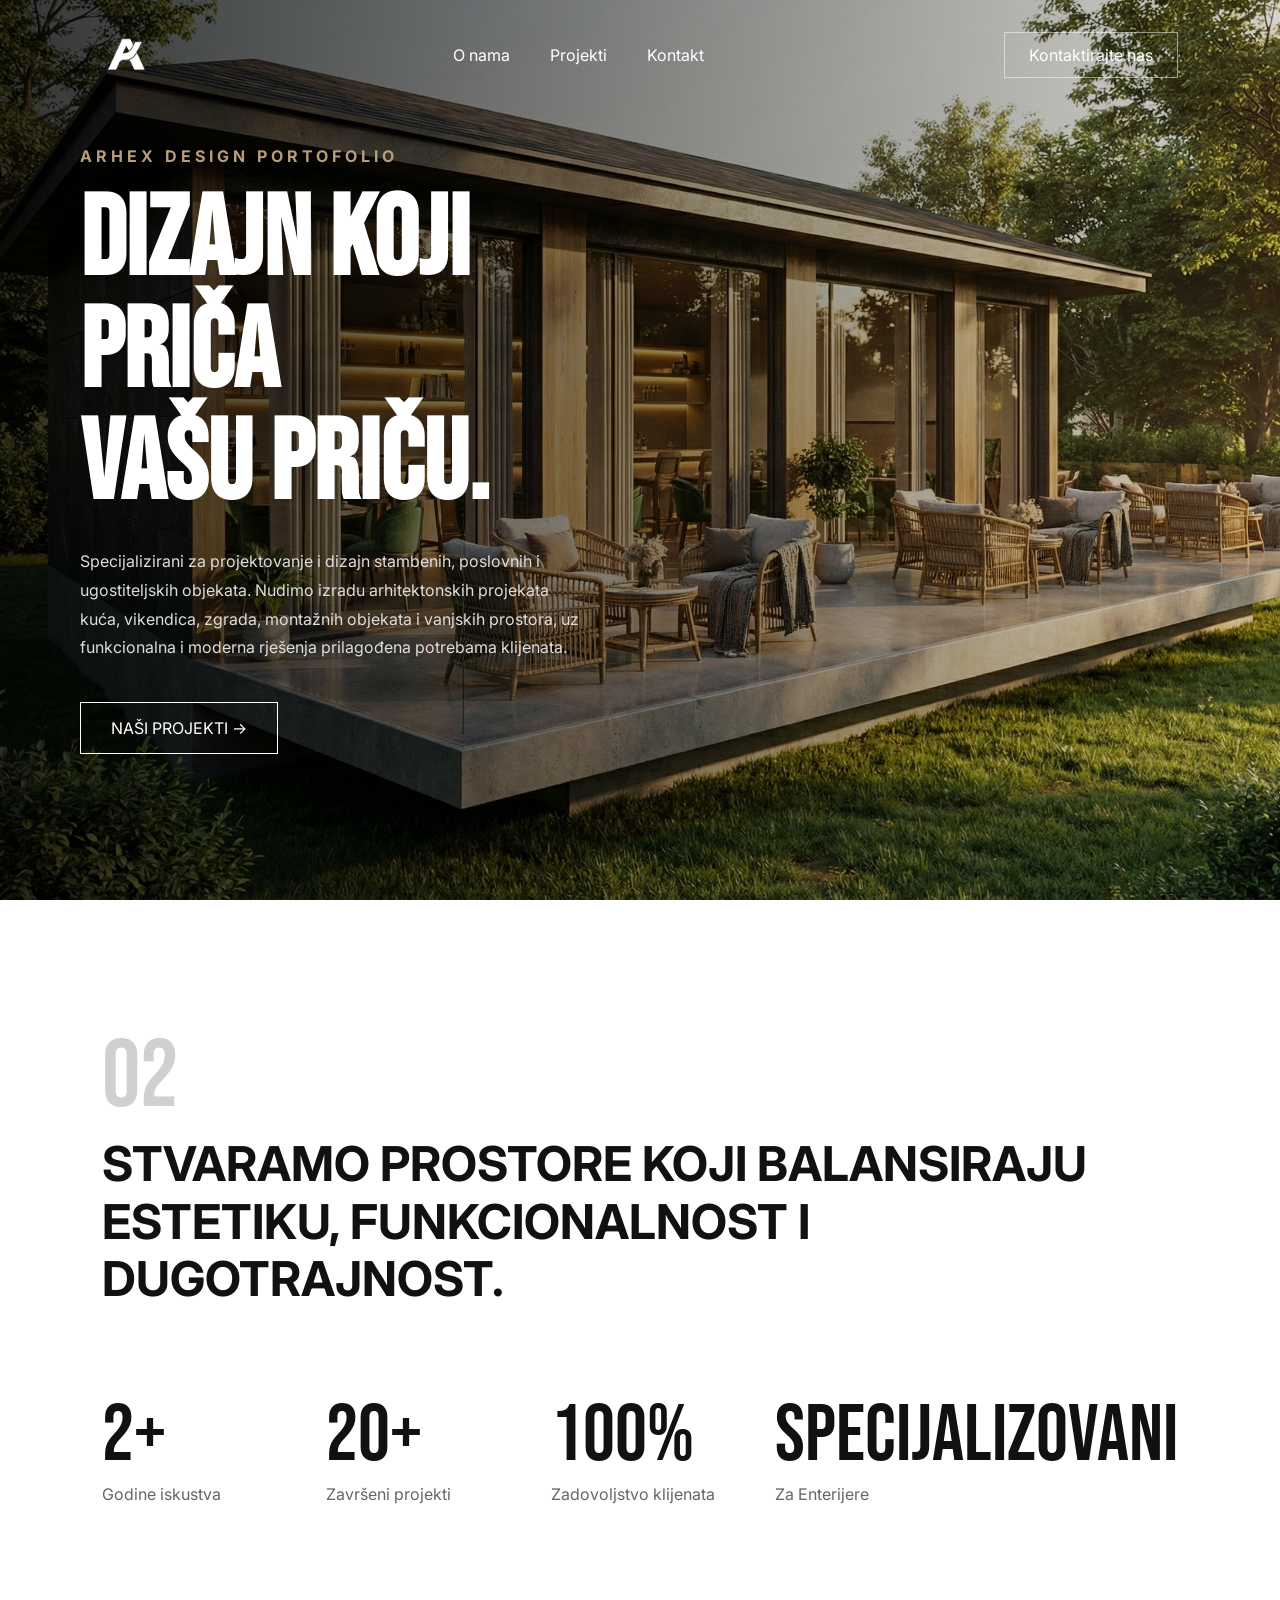
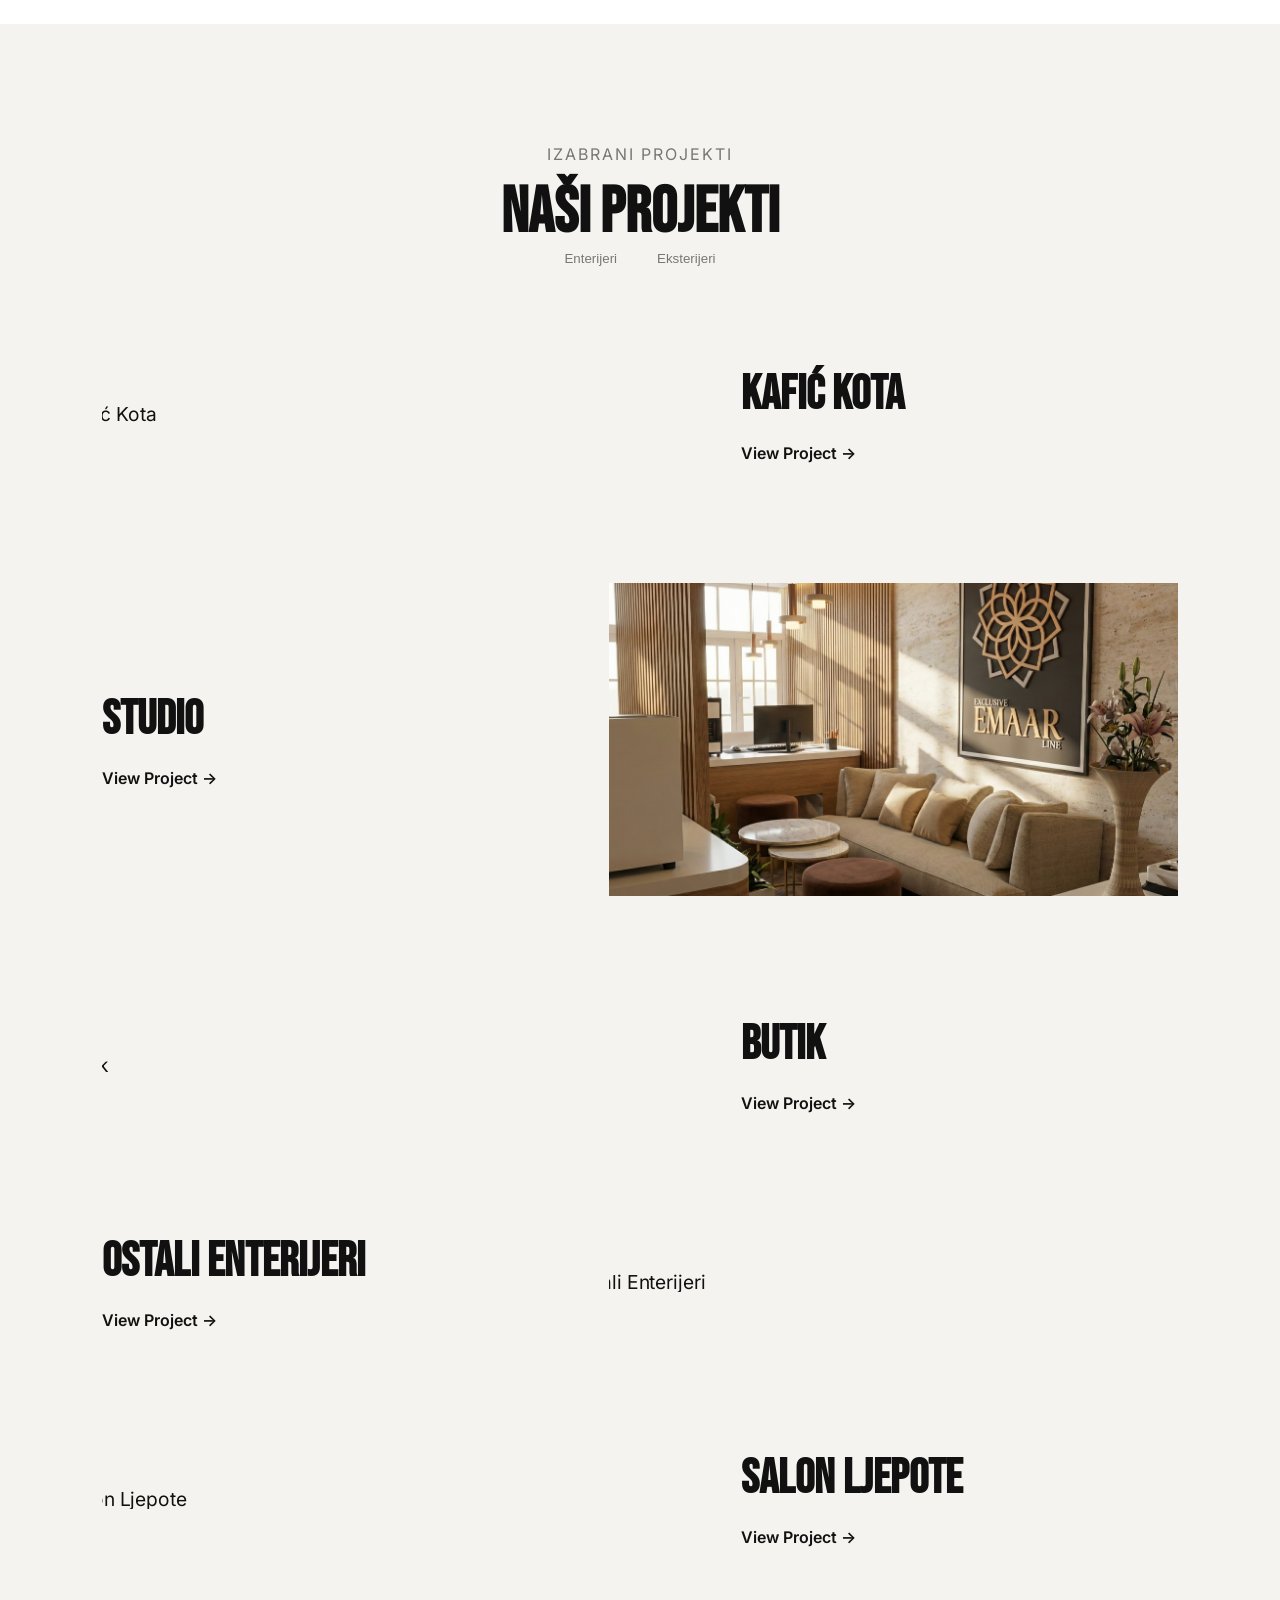
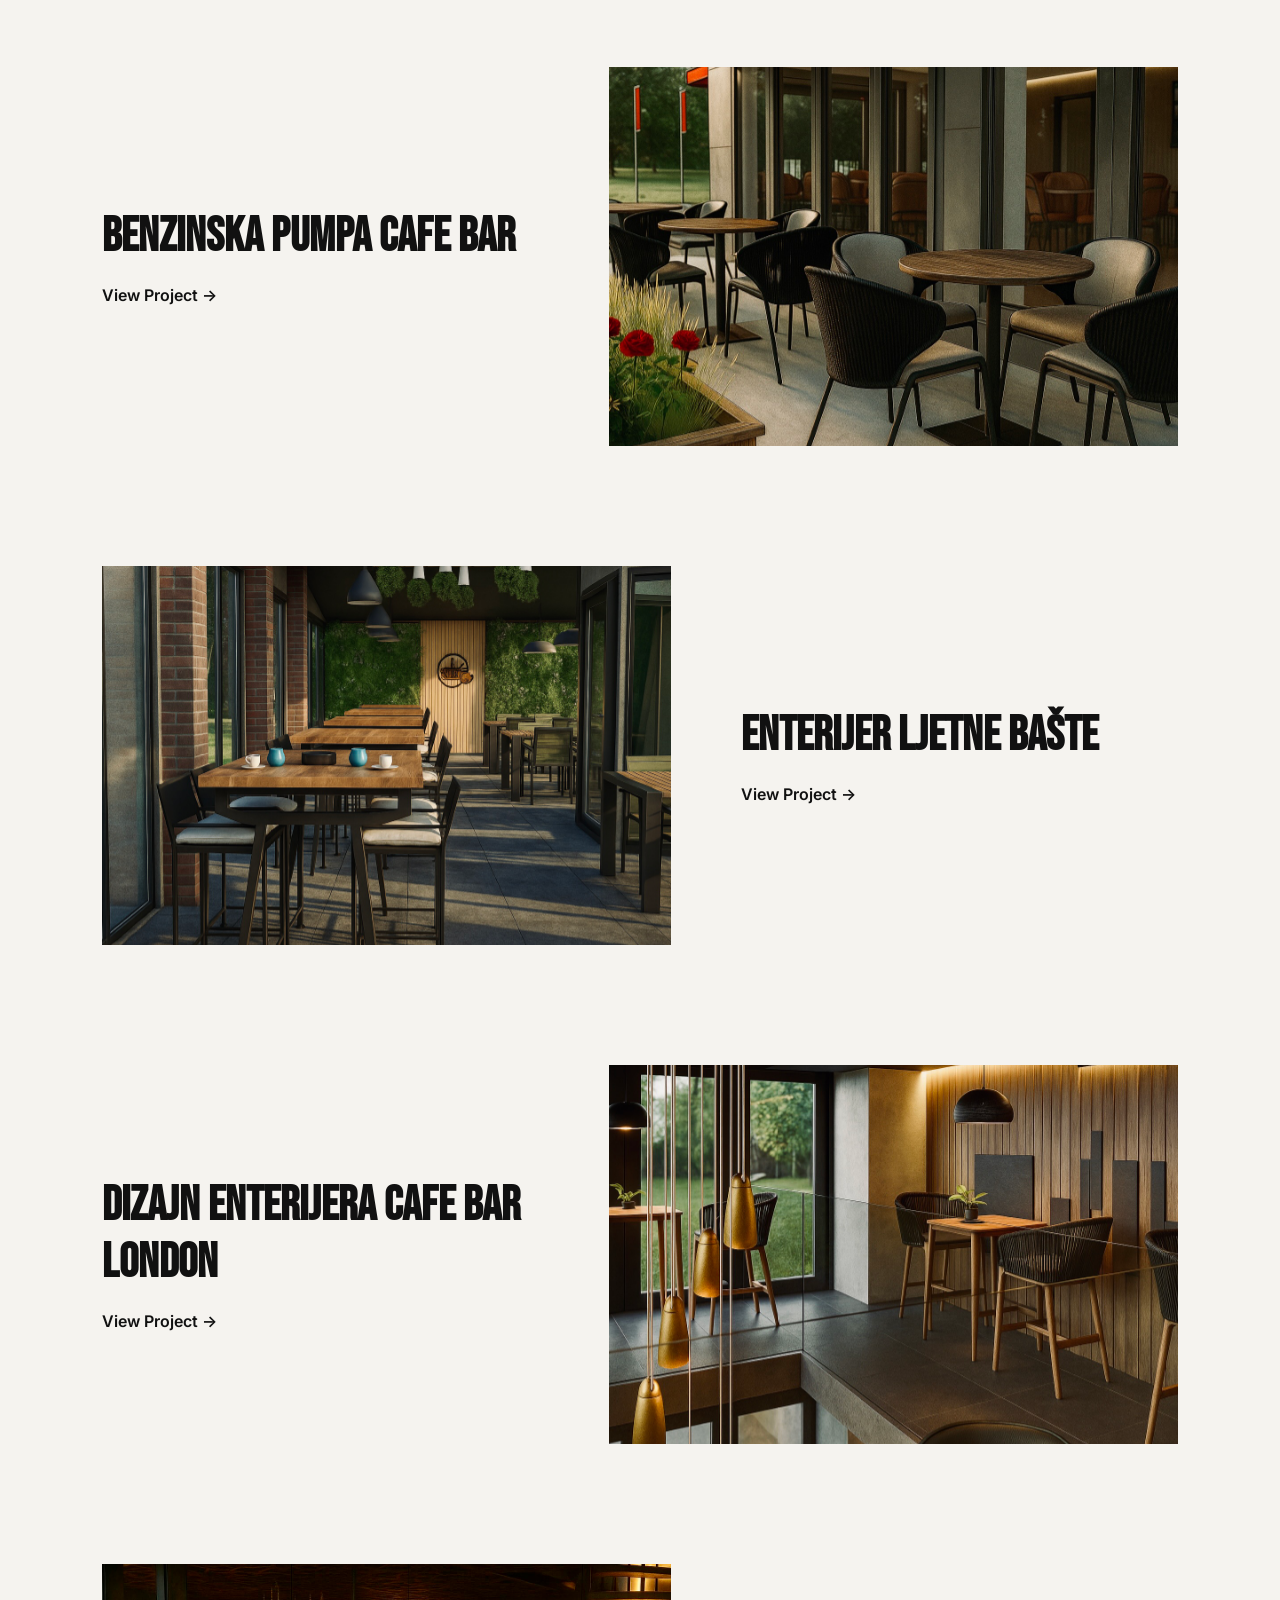
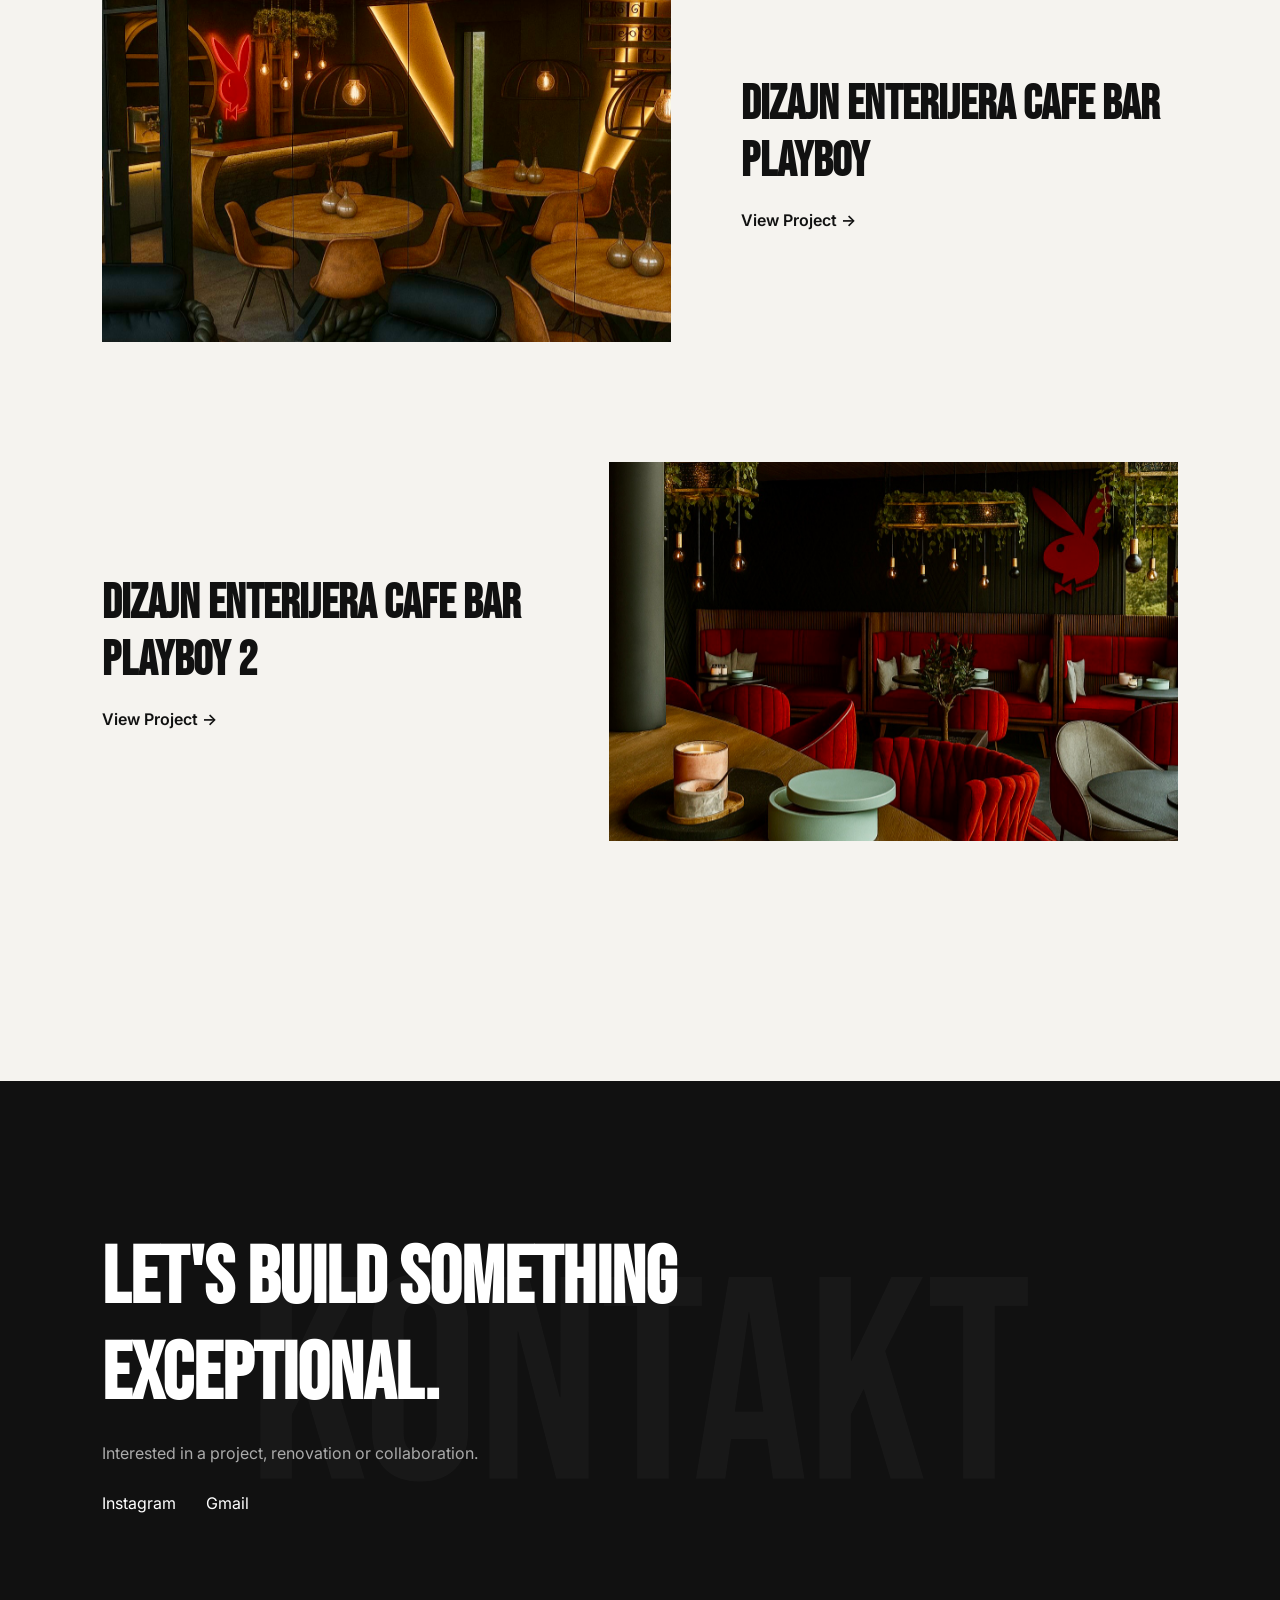
==== commit 54cfa935: "Rename main.html to index.html" ====
--- a/index.html
+++ b/index.html
@@ -1,89 +1,192 @@
-<!doctype html>
+<!DOCTYPE html>
 <html lang="en">
 <head>
-  <meta charset="utf-8" />
-  <meta name="viewport" content="width=device-width,initial-scale=1" />
-  <title>ARHEX</title>
+    <meta charset="UTF-8">
+    <meta name="viewport" content="width=device-width, initial-scale=1.0">
+    <title>Studio Architecture</title>
 
-  <!-- Google Fonts -->
-  <link href="https://fonts.googleapis.com/css2?
-    family=Bebas+Neue&family=Poppins:wght@400;600;700&family=Inter:wght@300;400;600&display=swap"
-    rel="stylesheet">
+    <link rel="stylesheet" href="style.css">
 
-  <link rel="stylesheet" href="styles.css">
+    <link rel="preconnect" href="https://fonts.googleapis.com">
+    <link rel="preconnect" href="https://fonts.gstatic.com" crossorigin>
+
+    <link href="https://fonts.googleapis.com/css2?family=Bebas+Neue&family=Inter:wght@300;400;500;600&display=swap" rel="stylesheet">
 </head>
 <body>
 
-  <!-- HERO -->
-  <header class="hero" role="banner">
-    <div class="hero-image" style="background-image: url('path/to/hero-image.jpg');"></div>
-    <div class="hero-inner container">
-      <div class="hero-content">
-        <h1 class="hero-title">ARHEX DESIGN</h1>
-        <p class="hero-sub">Vaš prostor, vaš stil naš dizajn.<br>
-          Arhex Design tamo gdje dizajn postaje osjećaj.
-        </p>
-        <div class="hero-cta">
-          <a class="btn btn-primary" id="learn-more">Learn More</a>
+    <!-- NAVBAR -->
+
+    <nav class="navbar">
+
+        <a href="#" class="logo">
+
+            <img
+                src="projectImages/logo.PNG"
+                alt="Studio Logo"
+            >
+
+        </a>
+
+        <div class="nav-links">
+            <a href="#about">O nama</a>
+            <a href="#projects">Projekti</a>
+            <a href="#contact">Kontakt</a>
         </div>
-      </div>
-    </div>
-  </header>
 
-  <!-- ABOUT -->
-  <section class="about container">
-    <div class="about-grid">
-      <div class="about-left">
-        <h2 class="section-title small">O NAMA</h2>
-        <p class="muted">Naša misija je da svaki enterijer ne bude samo vizuelno privlačan, već da priča priču, stvara ugođaj i budi osjećaj pripadnosti.<br>
-        <br>
-        Posebnu pažnju posvećujemo atmosferi onom nevidljivom faktoru koji čini da se u prostoru osjećate ugodno, opušteno i inspirisano.
-        Upravo taj ugođaj je ono što privlači ljude u komercijalne objekte i čini da se požele vratiti svaki put.
-        Jer prostor nije samo zid, pod i namještaj prostor je energija, doživljaj i emocija.<br>
-        <br>
-        Bez obzira da li uređujete dom, kafić, restoran ili poslovni prostor naš cilj je stvoriti mjesto u kojem ćete rado boraviti i koje ćete s ponosom pokazivati drugima.
-        </p>
-      </div>
+        <a href="#contact" class="nav-btn">
+            Kontaktirajte nas
+        </a>
 
-      <div class="about-mid">
-        <h3 class="feature-title">Nasa specijalizacija</h3>
-        <ul class="specialization">
-          <li>Dizajn enterijera stambenih i komercijalnih prostora.</li>
-        </ul>
-      </div>
+    </nav>
 
-      <div class="about-right">
-        <div class="about-image-wrap">
-          <img src="work/logo.png" alt="about image">
+    <!-- HERO -->
+
+    <section class="hero">
+
+        <div class="hero-overlay"></div>
+
+        <div class="hero-bg"></div>
+
+        <div class="hero-content">
+
+            <div class="hero-left">
+
+                <div class="hero-logo">
+                    ARHEX DESIGN PORTOFOLIO
+                </div>
+
+                <h1>
+                    DIZAJN KOJI<br>
+                    PRIČA<br>
+                    VAŠU PRIČU.
+                </h1>
+
+                <p>
+                    Specijalizirani za projektovanje i dizajn stambenih, poslovnih i ugostiteljskih objekata.
+                    Nudimo izradu arhitektonskih projekata kuća, vikendica, zgrada, montažnih objekata i vanjskih prostora, uz funkcionalna i moderna rješenja prilagođena potrebama klijenata.
+                </p>
+
+                <a href="#projects" class="hero-btn">
+                    NAŠI PROJEKTI →
+                </a>
+
+            </div>
+
         </div>
-      </div>
-    </div>
-  </section>
 
-  <!-- PROJECTS preview row -->
-  <section class="projects-preview">
-    <div class="projects-container">
+    </section>
+
+    <!-- ABOUT -->
+
+    <section id="about" class="about" class="project-image parallax">
+
+        <div class="section-number">
+            02
+        </div>
+
+        <div class="about-intro">
+
+            <h2>
+                STVARAMO PROSTORE KOJI BALANSIRAJU ESTETIKU, FUNKCIONALNOST I DUGOTRAJNOST.
+            </h2>
+
+        </div>
+
+        <div class="stats">
+
+            <div class="stat">
+                <span>2+</span>
+                <p>Godine iskustva</p>
+            </div>
+
+            <div class="stat">
+                <span>20+</span>
+                <p>Završeni projekti</p>
+            </div>
+
+            <div class="stat">
+                <span>100%</span>
+                <p>Zadovoljstvo klijenata</p>
+            </div>
+
+            <div class="stat">
+                <span>SPECIJALIZOVANI</span>
+                <p>Za Enterijere</p>
+            </div>
+
+        </div>
+
+    </section>
+
+    <!-- PROJECTS -->
+
+    <section id="projects" class="projects">
+
+    <div class="projects-header">
+
+        <div>
+
+            <p class="small-heading">
+                IZABRANI PROJEKTI
+            </p>
+
+            <h2>
+                NAŠI PROJEKTI
+            </h2>
+
+        </div>
+
+        <div class="tabs">
 
 
+            <button class="tab" data-category="interiors">
+                Enterijeri
+            </button>
+
+            <button class="tab" data-category="exteriors">
+                Eksterijeri
+            </button>
+
+        </div>
+
     </div>
-  </section>
 
-  <!-- Footer CTA -->
-  <footer id="contact" class="footer">
-    <div class="container footer-inner">
-      <div class="footer-left">
-        <h3>Pravimo zajedno!</h3>
-        <p class="muted">Posaljite nam mail ili poruku!</p>
+    <div id="projects-container">
 
-        <div class="about-socials">
-          <a class="social-pill" href="https://www.instagram.com/arhex_design?igsh=MWY5aG54cDFkeXpsZw==" target="_blank"><span class="dot"></span> Instagram </a>
-          <a class="social-pill" href="https://mail.google.com/mail/?view=cm&fs=1&to=arhex.design@gmail.com" target="_blank"><span class="dot"></span> E-Mail </a>
+    </div>
+
+</section>
+
+    <!-- CONTACT -->
+
+    <section id="contact" class="contact" class="project-image parallax">
+
+        <div class="bg-word">
+            KONTAKT
         </div>
-      </div>
-    </div>
-  </footer>
-  <script src="back.js"></script>
+
+        <div class="contact-content">
+
+            <h2>
+                LET'S BUILD SOMETHING EXCEPTIONAL.
+            </h2>
+
+            <p>
+                Interested in a project, renovation or collaboration.
+            </p>
+
+            <div class="socials">
+                <a href="https://www.instagram.com/arhex_design?igsh=MWY5aG54cDFkeXpsZw==" target="_blank">Instagram</a>
+                <a href="https://mail.google.com/mail/?view=cm&fs=1&to=arhex.design@gmail.com" target="_blank">Gmail</a>
+            </div>
+
+        </div>
+
+    </section>
+
+    <script src="handler.js"></script>
+    <script src="https://cdn.jsdelivr.net/npm/gsap@3"></script>
+    <script src="https://cdn.jsdelivr.net/npm/gsap@3/dist/ScrollTrigger.min.js"></script>
+
 </body>
 </html>
-
-
--- a/style.css
+++ b/style.css
@@ -0,0 +1,646 @@
+*{
+    margin:0;
+    padding:0;
+    box-sizing:border-box;
+}
+
+html{
+    scroll-behavior:smooth;
+}
+
+body{
+    font-family:'Inter',sans-serif;
+    background:#111;
+    color:#111;
+}
+
+/* NAVBAR */
+
+.navbar{
+    position:fixed;
+    top:0;
+    left:0;
+    width:100%;
+    z-index:1000;
+
+    padding:30px 8%;
+
+    display:flex;
+    justify-content:space-between;
+    align-items:center;
+
+    transition:all .35s ease;
+}
+
+/* Scrolled State */
+
+.navbar.scrolled{
+    background: rgba(255,255,255,0.75);
+
+    backdrop-filter: blur(20px);
+    -webkit-backdrop-filter: blur(20px);
+
+    box-shadow: 0 2px 20px rgba(0,0,0,0.08);
+
+    padding: 20px 8%;
+}
+
+.logo{
+
+    display:flex;
+    align-items:center;
+
+    text-decoration:none;
+
+}
+
+.logo img{
+
+    width:50px;
+    height:auto;
+
+    display:block;
+
+    transition:.3s ease;
+
+}
+.navbar.scrolled .logo img{
+    filter: brightness(0);
+}
+
+.logo span{
+    color:#b89d7a;
+}
+
+.nav-links{
+    display:flex;
+    gap:40px;
+}
+
+.nav-links a{
+    text-decoration:none;
+    color:white;
+
+    transition:.35s;
+}
+
+.navbar.scrolled .nav-links a{
+    color:#111;
+}
+
+.nav-btn{
+    text-decoration:none;
+
+    color:white;
+    border:1px solid rgba(255,255,255,.5);
+
+    padding:12px 24px;
+
+    transition:.35s;
+}
+
+.navbar.scrolled .nav-btn{
+    color:#111;
+    border-color:#111;
+}
+
+.navbar.scrolled .nav-btn:hover{
+    background:#111;
+    color:white;
+}
+
+/* HERO */
+
+.hero{
+    position:relative;
+    height:100vh;
+
+    display:flex;
+    align-items:center;
+
+    overflow:hidden;
+}
+
+.hero-bg{
+    position:absolute;
+    inset:0;
+
+    background:url("projectImages/hero-image1.jpg")
+    center center/cover no-repeat;
+
+    transition:opacity 1s ease;
+
+    z-index:0;
+}
+
+.hero::before{
+    content:"";
+
+    position:absolute;
+    inset:0;
+
+    background:
+    linear-gradient(
+        90deg,
+        rgba(0,0,0,.78),
+        rgba(0,0,0,.15)
+    );
+
+    z-index:1;
+}
+
+
+.hero-content{
+    width:100%;
+    max-width:1700px;
+
+    margin:0 auto;
+
+    padding:0 80px;
+}
+
+.hero-left{
+    max-width:550px;
+}
+
+.hero-logo{
+    color:#b89d7a;
+    letter-spacing:4px;
+    margin-bottom:20px;
+    font-weight: 700;
+}
+
+.hero h1{
+    font-family:'Bebas Neue',sans-serif;
+    font-size:7rem;
+    line-height:1;
+    color:white;
+    margin-bottom:25px;
+}
+
+.hero p{
+    max-width:500px;
+    color:#ddd;
+    line-height:1.8;
+    margin-bottom:40px;
+}
+
+.hero-btn{
+    text-decoration:none;
+    color:white;
+    border:1px solid white;
+    padding:15px 30px;
+    display:inline-block;
+    transition:.3s;
+}
+
+.hero-btn:hover{
+    background:white;
+    color:black;
+}
+
+.hero-logo,
+.hero h1,
+.hero p,
+.hero-btn{
+    position: relative;
+
+    z-index: 2;
+    opacity:0;
+
+    transform:translateY(40px);
+
+}
+
+.hero-logo{
+
+    animation:
+        fadeUp 1s ease forwards;
+
+    animation-delay:0.2s;
+
+}
+
+.hero h1{
+
+    animation:
+        fadeUp 1s ease forwards;
+
+    animation-delay:0.5s;
+
+}
+
+.hero p{
+
+    animation:
+        fadeUp 1s ease forwards;
+
+    animation-delay:0.8s;
+
+}
+
+.hero-btn{
+
+    animation:
+        fadeUp 1s ease forwards;
+
+    animation-delay:1.1s;
+
+}
+
+@keyframes fadeUp{
+
+    from{
+        opacity:0;
+        transform:translateY(40px);
+    }
+
+    to{
+        opacity:1;
+        transform:translateY(0);
+    }
+
+}
+
+/* ABOUT */
+
+.about{
+    padding:120px 8%;
+    background:white;
+}
+
+.section-number{
+    font-family:'Bebas Neue',sans-serif;
+    font-size:6rem;
+    color:#d0d0d0;
+}
+
+.about h2{
+    max-width:1200px;
+    font-size:3rem;
+    line-height:1.2;
+    margin-bottom:80px;
+}
+
+.stats{
+    display:grid;
+    grid-template-columns:repeat(4,1fr);
+    gap:40px;
+}
+
+.stat span{
+    display:block;
+    font-family:'Bebas Neue',sans-serif;
+    font-size:5rem;
+    color:#111;
+}
+
+.stat p{
+    color:#666;
+}
+
+/* PROJECTS */
+
+.projects{
+    padding:120px 8%;
+    background:#f5f3ef;
+}
+
+.projects-header{
+    display:flex;
+    flex-direction:column;
+    align-items:center;
+
+    text-align:center;
+
+    margin-bottom:100px;
+}
+
+.small-heading{
+    color:#777;
+    letter-spacing:2px;
+    margin-bottom:10px;
+}
+
+.projects-header h2{
+    font-family:'Bebas Neue',sans-serif;
+    font-size:4rem;
+}
+
+.tabs{
+    position: relative;
+
+    display: flex;
+    gap: 40px;
+
+    width: fit-content;
+}
+
+.tab{
+    position:relative;
+
+    background:none;
+    border:none;
+
+    cursor:pointer;
+
+    color:#888;
+
+    transition:
+        color .3s ease,
+        transform .3s ease;
+}
+
+.tab:hover{
+    transform:translateY(-2px);
+}
+
+.tab.active{
+    color:#111;
+}
+
+.tab::after{
+
+    content:"";
+
+    position:absolute;
+
+    left:0;
+    bottom:-8px;
+
+    width:100%;
+    height:2px;
+
+    background:#111;
+
+    transform:scaleX(0);
+
+    transition:transform .35s ease;
+
+}
+
+.tab.active::after{
+    transform:scaleX(1);
+}
+
+.tab-content{
+    display: none;
+
+    opacity: 0;
+    transform: translateY(25px);
+}
+
+.tab-content.active{
+    display: block;
+
+    animation: fadeProject .5s ease forwards;
+}
+
+.tab{
+    color:#777;
+    transition:
+        color .3s ease,
+        transform .3s ease;
+}
+
+.tab:hover{
+    transform:translateY(-2px);
+}
+
+.tab.active{
+    color:#111;
+}
+
+@keyframes fadeProject{
+
+    from{
+        opacity:0;
+        transform:translateY(25px);
+    }
+
+    to{
+        opacity:1;
+        transform:translateY(0);
+    }
+
+}
+
+.project{
+    display:grid;
+    grid-template-columns:1.3fr 1fr;
+    gap:70px;
+    align-items:center;
+
+    margin-bottom:120px;
+}
+
+#projects-container{
+    transition:
+        opacity .35s ease,
+        transform .35s ease;
+}
+
+.project.reverse{
+    grid-template-columns:1fr 1.3fr;
+}
+
+.project.reverse .project-image{
+    order:2;
+}
+
+.project-image{
+    overflow:hidden;
+}
+
+.project-image img{
+    width:100%;
+    display:block;
+    transition:.6s;
+}
+
+.project:hover img{
+    transform:scale(1.05);
+}
+
+.project-info h3{
+    font-family:'Bebas Neue',sans-serif;
+    font-size:3rem;
+    margin-bottom:20px;
+}
+
+.project-info p{
+    line-height:1.8;
+    color:#666;
+    margin-bottom:20px;
+}
+
+.project-info a{
+    text-decoration:none;
+    color:#111;
+    font-weight:600;
+}
+
+.featured{
+    margin-bottom:160px;
+}
+
+/* CONTACT */
+
+.contact{
+    background:#111;
+    color:white;
+    position:relative;
+
+    padding:150px 8%;
+    overflow:hidden;
+}
+
+.bg-word{
+    position:absolute;
+
+    top:50%;
+    left:50%;
+
+    transform:translate(-50%,-50%);
+
+    font-family:'Bebas Neue',sans-serif;
+    font-size:18rem;
+
+    color:rgba(255,255,255,.03);
+
+    pointer-events:none;
+}
+
+.contact-content{
+    position:relative;
+    z-index:2;
+}
+
+.contact h2{
+    font-family:'Bebas Neue',sans-serif;
+    font-size:5rem;
+
+    max-width:800px;
+
+    margin-bottom:20px;
+}
+
+.contact p{
+    color:#aaa;
+    margin-bottom:30px;
+}
+
+.contact-mail{
+    display:inline-block;
+
+    color:#b89d7a;
+    font-size:1.3rem;
+
+    text-decoration:none;
+
+    margin-bottom:40px;
+}
+
+.socials{
+    display:flex;
+    gap:30px;
+    margin-bottom:40px;
+}
+
+.socials a{
+    color:white;
+    text-decoration:none;
+}
+
+.contact-btn{
+    display:inline-block;
+
+    border:1px solid white;
+    color:white;
+    text-decoration:none;
+
+    padding:16px 30px;
+
+    transition:.3s;
+}
+
+.contact-btn:hover{
+    background:white;
+    color:black;
+}
+
+/* MOBILE */
+
+@media(max-width:900px){
+
+    .hero h1{
+        font-size:4rem;
+    }
+
+    .stats{
+        grid-template-columns:1fr 1fr;
+    }
+
+    .project,
+    .project.reverse{
+        grid-template-columns:1fr;
+    }
+
+    .project.reverse .project-image{
+        order:0;
+    }
+
+    .projects-header{
+        flex-direction:column;
+        gap:30px;
+        align-items:flex-start;
+    }
+
+    .contact h2{
+        font-size:3rem;
+    }
+
+    .bg-word{
+        font-size:10rem;
+    }
+
+    .nav-links{
+        display:none;
+    }
+}
+
+.fade-up {
+    opacity: 0;
+    transform: translateY(80px);
+    transition:
+        opacity 1s ease,
+        transform 1s ease;
+}
+
+.fade-up.show {
+    opacity: 1;
+    transform: translateY(0);
+}
+
+.project-image img{
+    width:100%;
+    display:block;
+
+    transform:scale(1.08);
+
+    transition:
+        transform 1.4s ease;
+}
+
+.project:hover img{
+    transform:scale(1.15);
+}
+
+.project-image{
+    overflow:hidden;
+}
+
+.project-image img{
+    transform:scale(1.2);
+    will-change:transform;
+}
